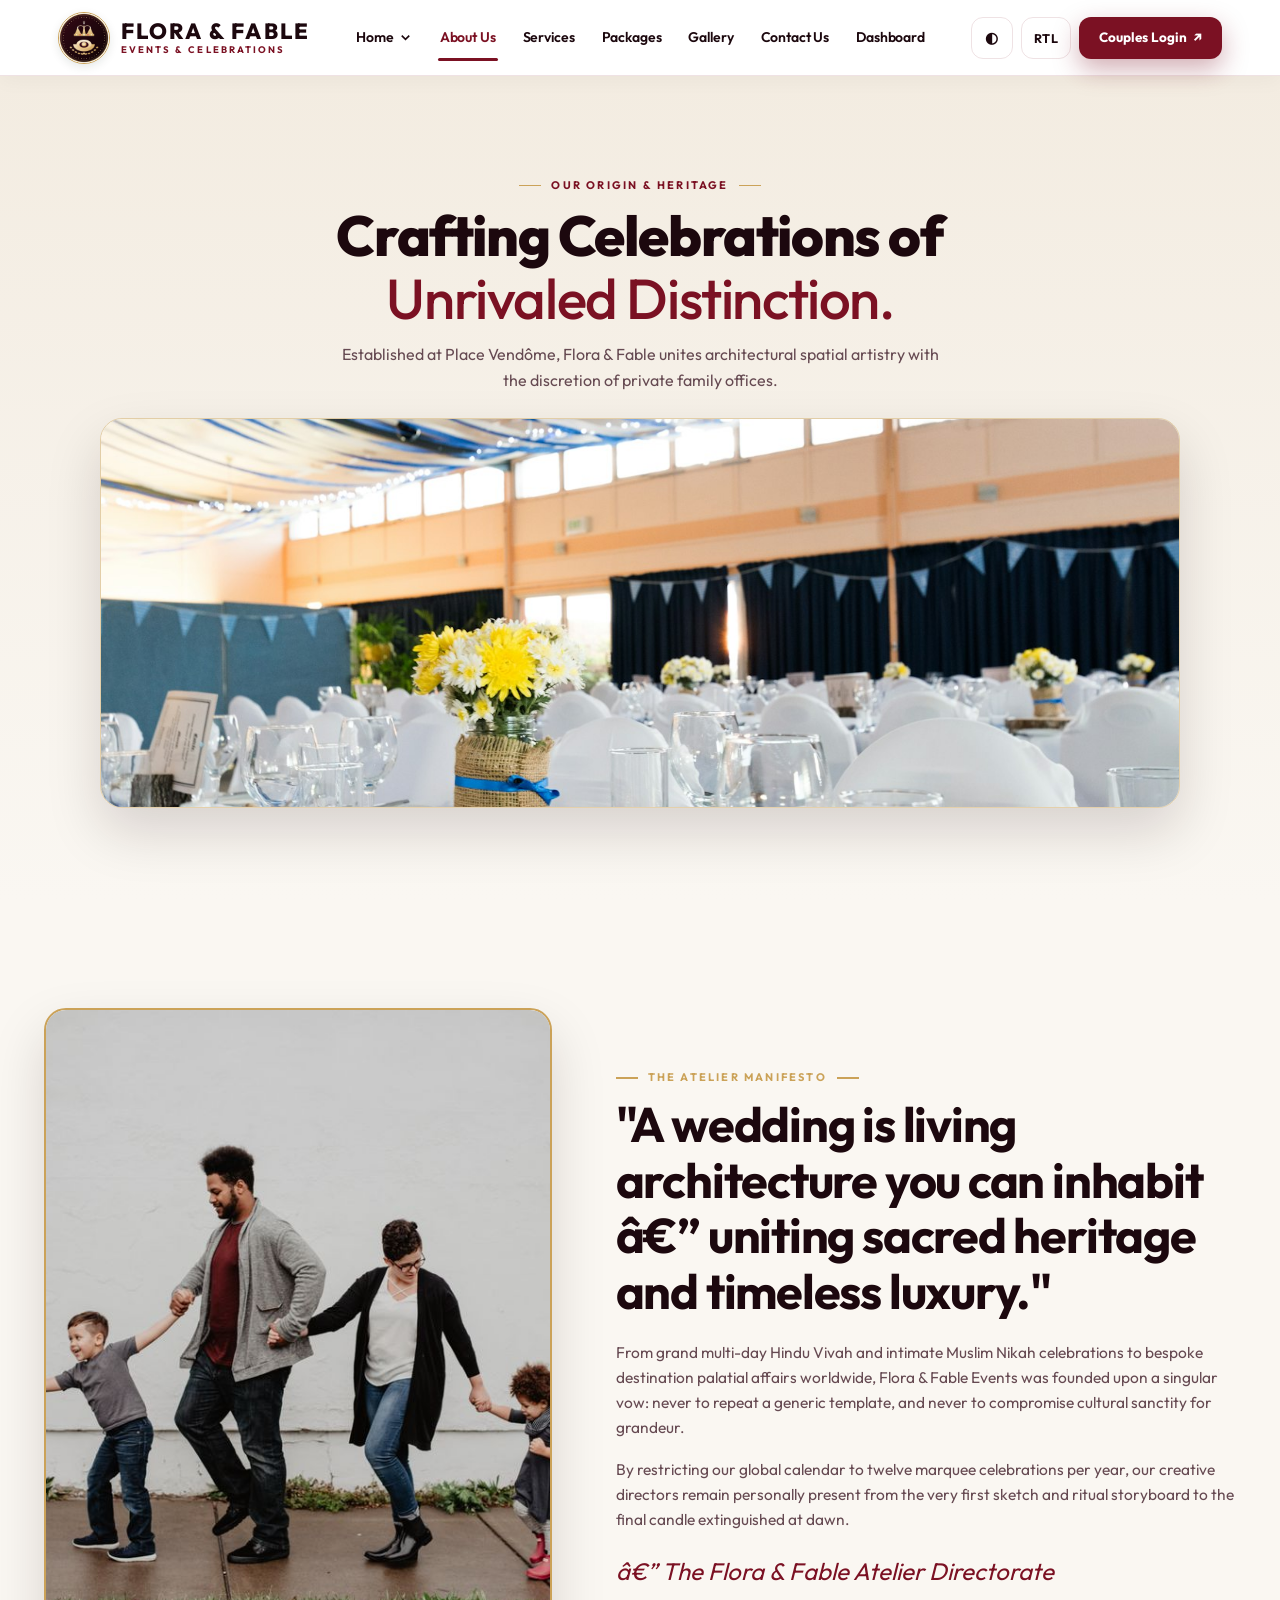
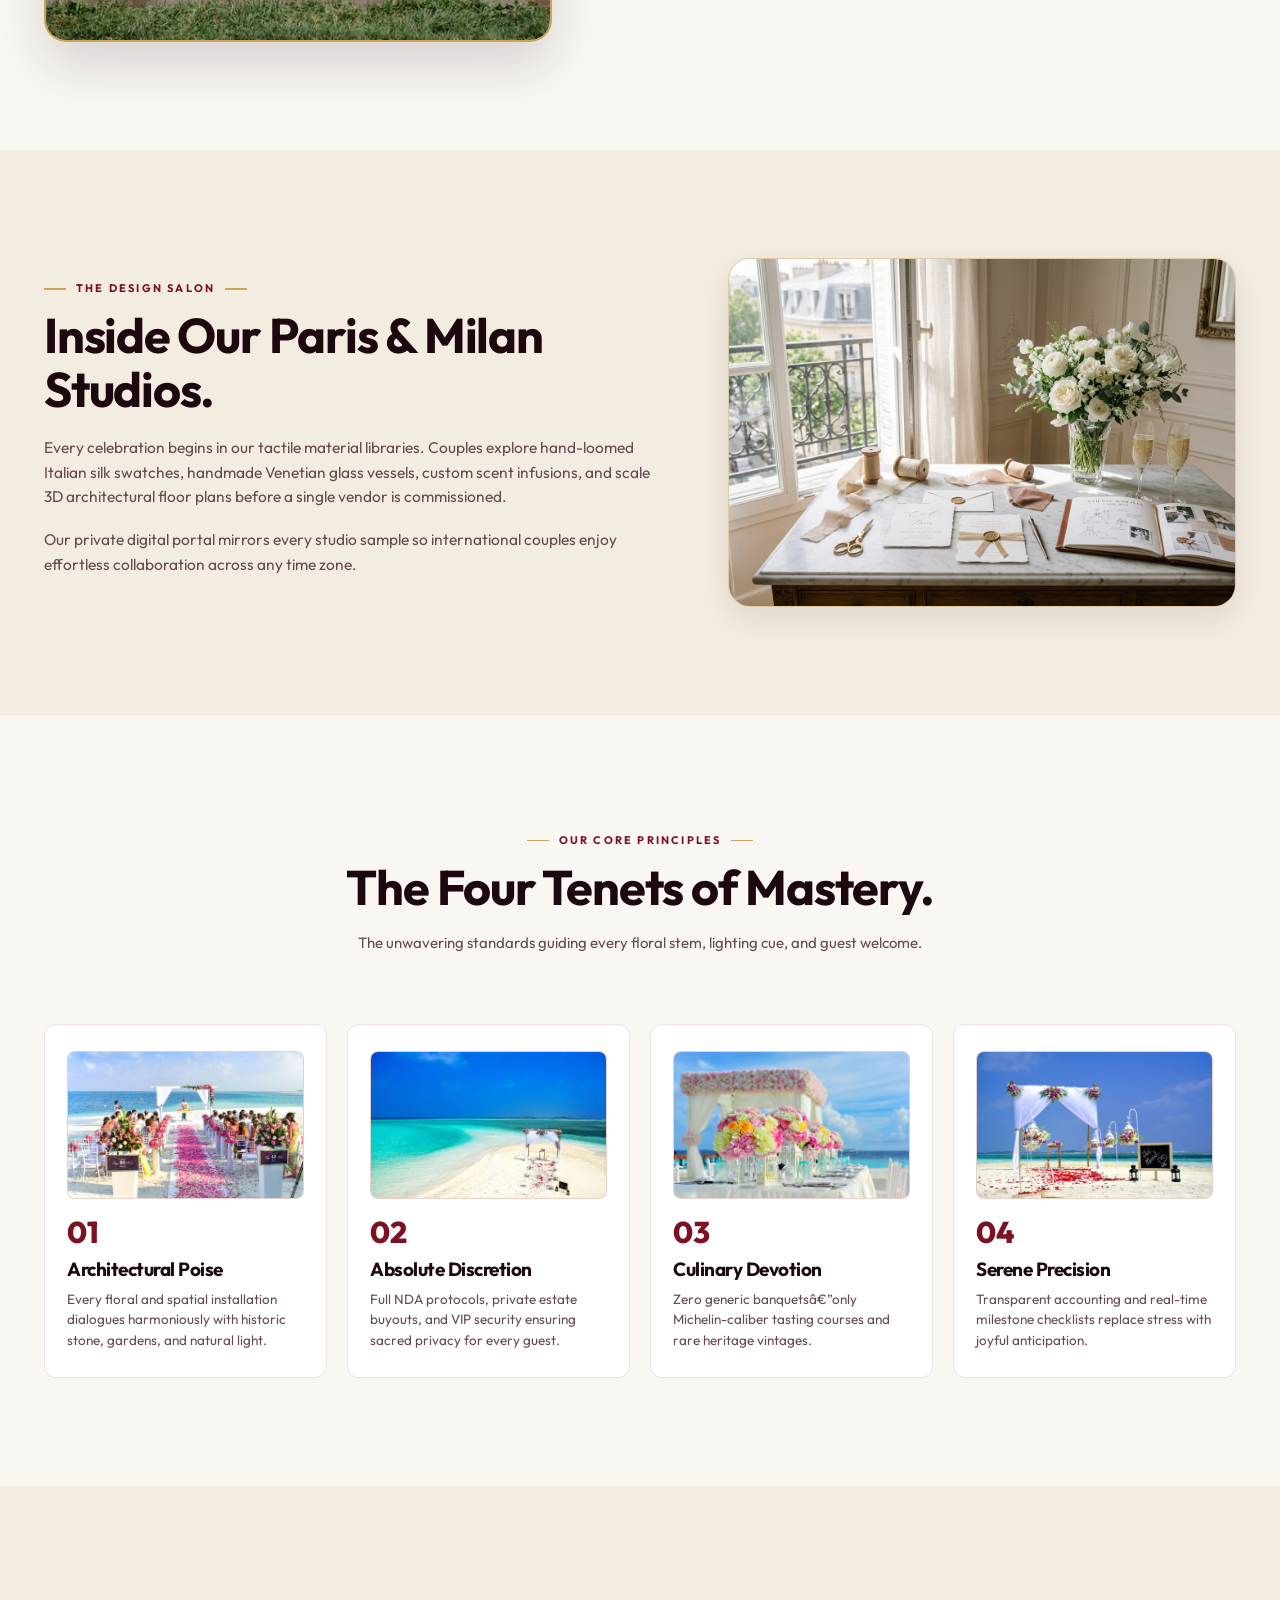
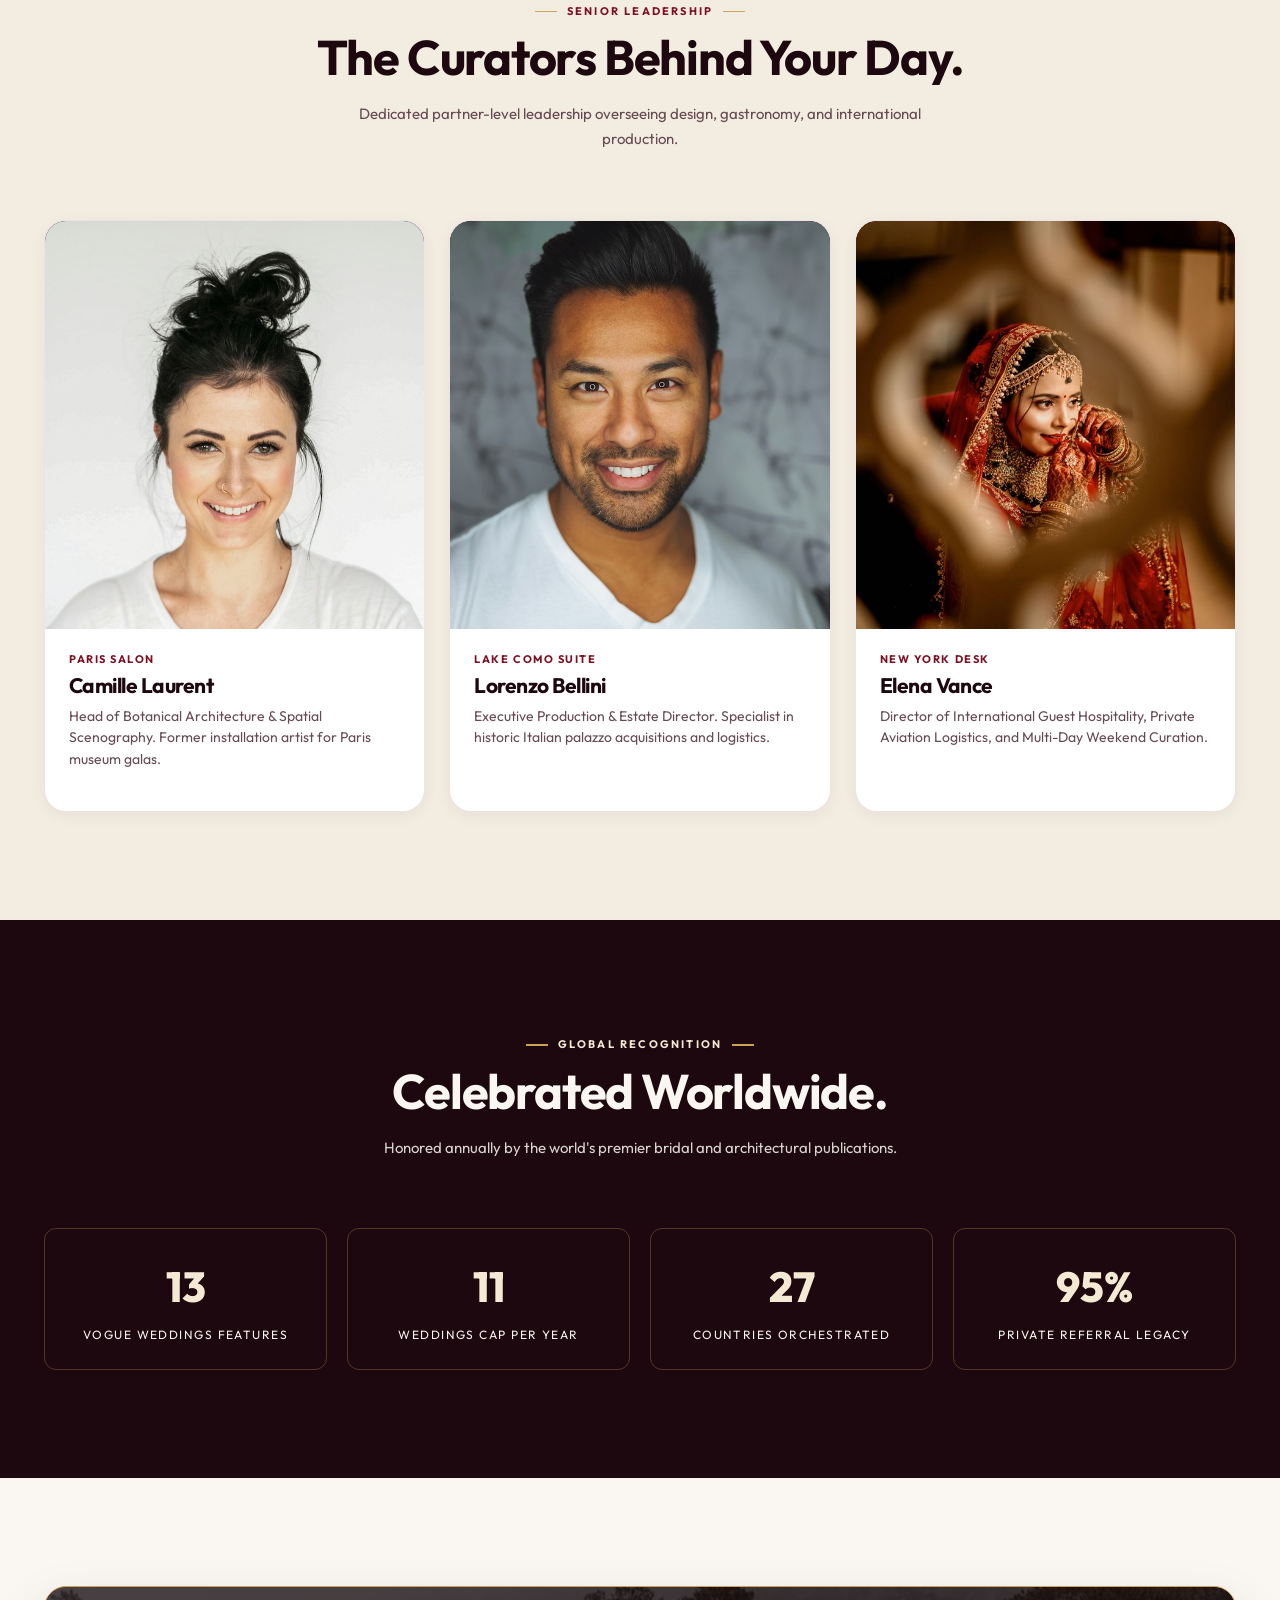
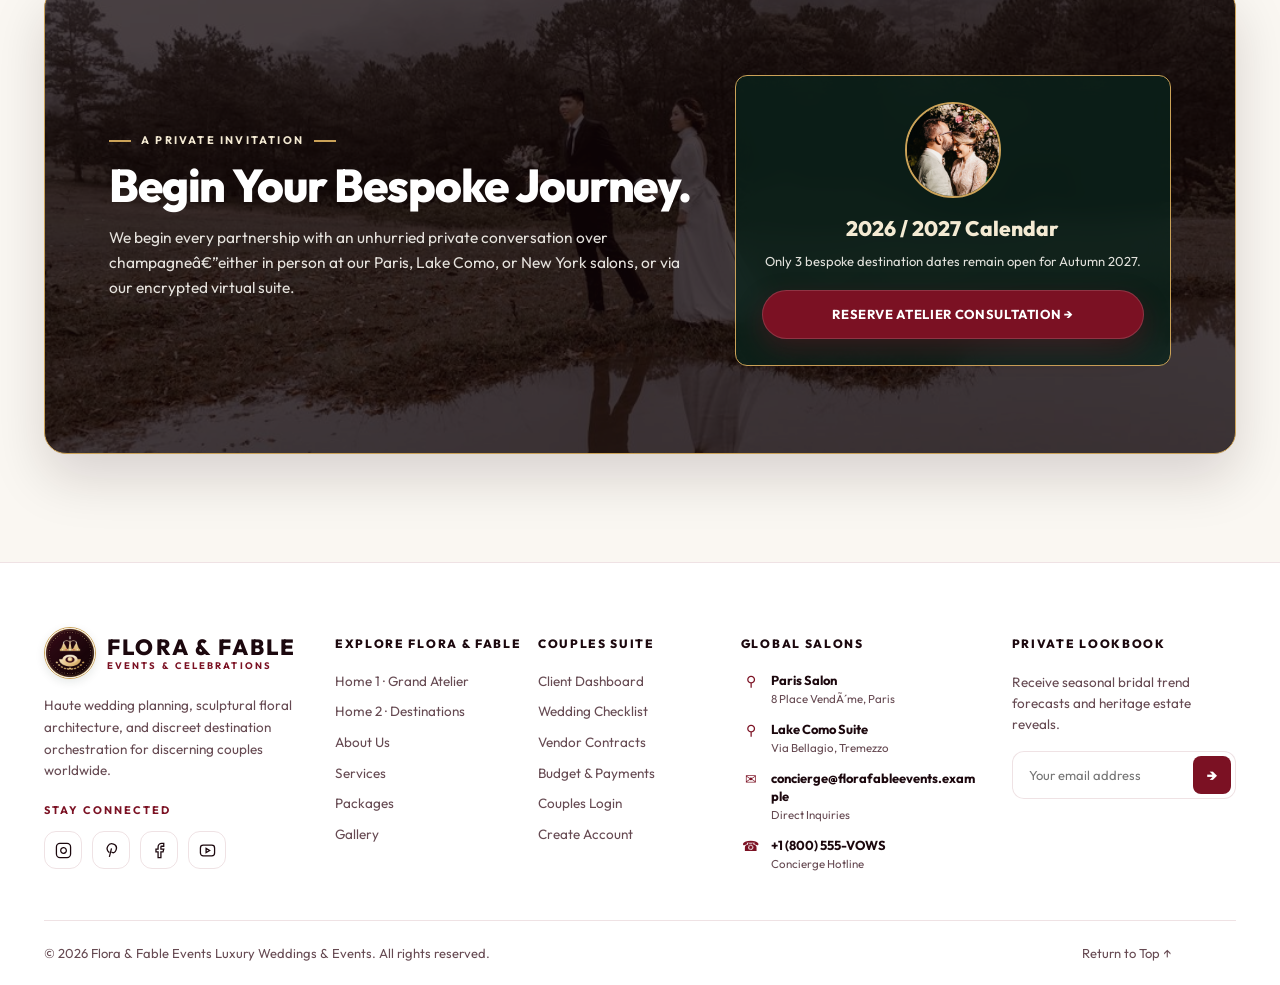
==== about.html @ be65e667 "Initial commit - Flora and Fable Events" ====
﻿<!DOCTYPE html>
<html lang="en">
<head>
  <meta charset="utf-8" />
  <meta content="width=device-width, initial-scale=1.0" name="viewport" />
  <title>About Us | Flora & Fable Events â€” Luxury Weddings & Celebrations</title>
  <meta content="Meet the creative directors, founding philosophy, and architectural heritage of Flora &amp; Fable Haute Wedding Atelier." name="description" />
  
  <link rel="icon" href="assets/images/logo.jpg" type="image/jpeg" />

  <link href="assets/css/style.css?v=3.0" rel="stylesheet" />
  <link href="assets/css/cta-hero-styles.css?v=3.0" rel="stylesheet" />
  <link href="assets/css/effects.css?v=3.0" rel="stylesheet" />
</head>
<body class="site-page page-about" id="top">

<header class="header">
    <a aria-label="Flora & Fable Events, go to home" class="brand" href="index.html">
      <div class="brand-logo-wrap">
        <img src="assets/images/logo.jpg" alt="Flora & Fable Events Logo" class="brand-logo-img" />
      </div>
      <div class="brand-type">
        <strong>FLORA &amp; FABLE</strong>
        <small>EVENTS &amp; CELEBRATIONS</small>
      </div>
    </a>
    <nav aria-label="Main navigation" class="nav">
      <div class="dropdown">
        <a aria-label="Home menu" class="nav-home" href="index.html">Home <svg aria-hidden="true" class="nav-chevron" fill="none" height="15" stroke="currentColor" stroke-width="2.6" viewBox="0 0 24 24" width="15"><path d="m6 9 6 6 6-6"/></svg></a>
        <div class="dropdown-menu">
          <a href="index.html"><span class="menu-tile-icon">&#8962;</span><span class="menu-tile-text"><strong>Home 1</strong><small>The Grand Atelier</small></span></a>
          <a href="home2.html"><span class="menu-tile-icon">&#10022;</span><span class="menu-tile-text"><strong>Home 2</strong><small>Destination Celebrations</small></span></a>
        </div>
      </div>
      <a aria-current="page" class="active" href="about.html">About Us</a>
      <a href="services.html">Services</a>
      <a href="packages.html">Packages</a>
      <a href="gallery.html">Gallery</a>
      <a href="contact.html">Contact Us</a>
      <a href="dashboard.html">Dashboard</a>
    </nav>
    <div class="nav-actions">
      <button aria-label="Toggle light or dark theme" class="iconbtn" id="themeToggle" title="Toggle Theme">â—</button>
      <button aria-label="Toggle right-to-left layout" class="iconbtn" id="rtlToggle" title="Toggle RTL">RTL</button>
      <a class="loginbtn" href="login.html"><span>Couples Login</span> <span class="btn-arrow">&#8599;</span></a>
      <button aria-label="Open navigation" class="hamburger" id="menuToggle">&#9776;</button>
    </div>
  </header>

  <main>
    <!-- SECTION 1: Unique Hero 3 (Panoramic Editorial Frame) -->
    <section class="hero-about" data-section="1">
      <div class="container">
        <span class="eyebrow reveal zoom-in">OUR ORIGIN &amp; HERITAGE</span>
        <h1 class="reveal zoom-in">Crafting Celebrations of<br /><em>Unrivaled Distinction.</em></h1>
        <p class="reveal zoom-in">Established at Place Vend&ocirc;me, Flora &amp; Fable unites architectural spatial artistry with the discretion of private family offices.</p>
        <figure class="hero-about-banner reveal zoom-in">
          <img src="assets/images/unique/about-hero.jpg" alt="Panoramic view of historic luxury wedding estate reception" fetchpriority="high" />
        </figure>
      </div>
    </section>

    <!-- SECTION 2: The Atelier Manifesto -->
    <section class="section" data-section="2">
      <div class="container">
        <div class="story-grid" style="display:grid; grid-template-columns:0.9fr 1.1fr; gap:clamp(32px,5vw,76px); align-items:center;">
          <figure class="reveal slide-left" style="aspect-ratio:4/5; border-radius:var(--radius-lg); overflow:hidden; border:2px solid var(--champagne); box-shadow:var(--shadow-lg);">
            <img src="assets/images/unique/about-manifesto.jpg" alt="Flora &amp; Fable Haute Wedding Design Salon &amp; Storyboard" style="width:100%; height:100%; object-fit:cover;" loading="lazy" />
          </figure>
          <div class="reveal slide-right">
            <span class="eyebrow" style="color:var(--champagne);">THE ATELIER MANIFESTO</span>
            <h2 style="font-size:clamp(32px,3.8vw,50px); margin-bottom:20px; line-height:1.15;">"A wedding is living architecture you can inhabit â€” uniting sacred heritage and timeless luxury."</h2>
            <p>From grand multi-day Hindu Vivah and intimate Muslim Nikah celebrations to bespoke destination palatial affairs worldwide, Flora &amp; Fable Events was founded upon a singular vow: never to repeat a generic template, and never to compromise cultural sanctity for grandeur.</p>
            <p>By restricting our global calendar to twelve marquee celebrations per year, our creative directors remain personally present from the very first sketch and ritual storyboard to the final candle extinguished at dawn.</p>
            <div style="font-family:var(--font-serif); font-style:italic; font-size:24px; color:var(--rose); margin-top:20px;">â€” The Flora &amp; Fable Atelier Directorate</div>
          </div>
        </div>
      </div>
    </section>

    <!-- SECTION 3: Atelier Craftsmanship Studio -->
    <section class="section soft" data-section="3">
      <div class="container">
        <div class="story-grid" style="display:grid; grid-template-columns:1.1fr 0.9fr; gap:clamp(32px,5vw,76px); align-items:center;">
          <div class="reveal slide-left">
            <span class="eyebrow">THE DESIGN SALON</span>
            <h2 style="font-size:clamp(32px,3.8vw,50px); margin-bottom:18px;">Inside Our Paris &amp; Milan Studios.</h2>
            <p>Every celebration begins in our tactile material libraries. Couples explore hand-loomed Italian silk swatches, handmade Venetian glass vessels, custom scent infusions, and scale 3D architectural floor plans before a single vendor is commissioned.</p>
            <p>Our private digital portal mirrors every studio sample so international couples enjoy effortless collaboration across any time zone.</p>
          </div>
          <figure class="reveal slide-right" style="aspect-ratio:16/11; border-radius:var(--radius-lg); overflow:hidden; border:1px solid var(--line-accent); box-shadow:var(--shadow-md);">
            <img src="assets/images/unique/about-studio.jpg" alt="Minimalist luxury wedding design atelier salon" style="width:100%; height:100%; object-fit:cover;" loading="lazy" />
          </figure>
        </div>
      </div>
    </section>

    <!-- SECTION 4: Four Tenets of Our Atelier -->
    <section class="section" data-section="4">
      <div class="container">
        <div class="section-heading reveal">
          <span class="eyebrow">OUR CORE PRINCIPLES</span>
          <h2>The Four Tenets of Mastery.</h2>
          <p>The unwavering standards guiding every floral stem, lighting cue, and guest welcome.</p>
        </div>

        <div class="tiles-grid">
          <article class="tile reveal slide-left">
            <figure class="tile-photo"><img src="assets/images/batch2/p05.jpg" alt="Rose petal beach ceremony aisle" loading="lazy" /></figure>
            <span class="tile-no">01</span><h3>Architectural Poise</h3><p>Every floral and spatial installation dialogues harmoniously with historic stone, gardens, and natural light.</p>
          </article>
          <article class="tile reveal zoom-in">
            <figure class="tile-photo"><img src="assets/images/batch3/p34.jpg" alt="Secluded private island wedding sanctuary" loading="lazy" /></figure>
            <span class="tile-no">02</span><h3>Absolute Discretion</h3><p>Full NDA protocols, private estate buyouts, and VIP security ensuring sacred privacy for every guest.</p>
          </article>
          <article class="tile reveal zoom-in">
            <figure class="tile-photo"><img src="assets/images/batch2/p15.jpg" alt="Seaside luxury floral reception table" loading="lazy" /></figure>
            <span class="tile-no">03</span><h3>Culinary Devotion</h3><p>Zero generic banquetsâ€”only Michelin-caliber tasting courses and rare heritage vintages.</p>
          </article>
          <article class="tile reveal slide-right">
            <figure class="tile-photo"><img src="assets/images/batch3/p25.jpg" alt="White draped wedding ceremony pavilion" loading="lazy" /></figure>
            <span class="tile-no">04</span><h3>Serene Precision</h3><p>Transparent accounting and real-time milestone checklists replace stress with joyful anticipation.</p>
          </article>
        </div>
      </div>
    </section>

    <!-- SECTION 5: Meet Our Senior Creative Directors -->
    <section class="section soft" data-section="5">
      <div class="container">
        <div class="section-heading reveal">
          <span class="eyebrow">SENIOR LEADERSHIP</span>
          <h2>The Curators Behind Your Day.</h2>
          <p>Dedicated partner-level leadership overseeing design, gastronomy, and international production.</p>
        </div>

        <div class="cards-grid">
          <article class="feature-card reveal slide-left">
            <div class="visual portrait"><img src="assets/images/unique/about-team-1.jpg" alt="Camille Laurent, Floral Architect" loading="lazy" /></div>
            <div class="card-body">
              <span class="card-index">PARIS SALON</span>
              <h3>Camille Laurent</h3>
              <p>Head of Botanical Architecture &amp; Spatial Scenography. Former installation artist for Paris museum galas.</p>
            </div>
          </article>

          <article class="feature-card reveal zoom-in">
            <div class="visual portrait"><img src="assets/images/unique/about-team-2.jpg" alt="Lorenzo Bellini, Executive Producer" loading="lazy" /></div>
            <div class="card-body">
              <span class="card-index">LAKE COMO SUITE</span>
              <h3>Lorenzo Bellini</h3>
              <p>Executive Production &amp; Estate Director. Specialist in historic Italian palazzo acquisitions and logistics.</p>
            </div>
          </article>

          <article class="feature-card reveal slide-right">
            <div class="visual portrait"><img src="assets/images/unique/about-team-3.jpg" alt="Elena Vance, VIP Guest Concierge" loading="lazy" /></div>
            <div class="card-body">
              <span class="card-index">NEW YORK DESK</span>
              <h3>Elena Vance</h3>
              <p>Director of International Guest Hospitality, Private Aviation Logistics, and Multi-Day Weekend Curation.</p>
            </div>
          </article>
        </div>
      </div>
    </section>

    <!-- SECTION 6: Accolades & Recognition -->
    <section class="section emerald-band" data-section="6">
      <div class="container">
        <div class="section-heading reveal">
          <span class="eyebrow" style="color:var(--champagne-light);">GLOBAL RECOGNITION</span>
          <h2>Celebrated Worldwide.</h2>
          <p>Honored annually by the world's premier bridal and architectural publications.</p>
        </div>

        <div class="tiles-grid">
          <div style="text-align:center; padding:24px; border:1px solid rgba(204,163,98,0.3); border-radius:var(--radius-md);">
            <strong class="count-up" style="font-size:42px; font-weight:800; color:var(--champagne-light); display:block;">14</strong>
            <span style="font-size:12px; letter-spacing:0.12em; text-transform:uppercase;">Vogue Weddings Features</span>
          </div>
          <div style="text-align:center; padding:24px; border:1px solid rgba(204,163,98,0.3); border-radius:var(--radius-md);">
            <strong class="count-up" style="font-size:42px; font-weight:800; color:var(--champagne-light); display:block;">12</strong>
            <span style="font-size:12px; letter-spacing:0.12em; text-transform:uppercase;">Weddings Cap Per Year</span>
          </div>
          <div style="text-align:center; padding:24px; border:1px solid rgba(204,163,98,0.3); border-radius:var(--radius-md);">
            <strong class="count-up" style="font-size:42px; font-weight:800; color:var(--champagne-light); display:block;">28</strong>
            <span style="font-size:12px; letter-spacing:0.12em; text-transform:uppercase;">Countries Orchestrated</span>
          </div>
          <div style="text-align:center; padding:24px; border:1px solid rgba(204,163,98,0.3); border-radius:var(--radius-md);">
            <strong class="count-up" style="font-size:42px; font-weight:800; color:var(--champagne-light); display:block;">100%</strong>
            <span style="font-size:12px; letter-spacing:0.12em; text-transform:uppercase;">Private Referral Legacy</span>
          </div>
        </div>
      </div>
    </section>

    <!-- UNIQUE CTA 3 (About): Private Atelier Salon Invitation -->
    <section class="section" data-cta="3">
      <div class="container">
        <div class="cta-about reveal zoom-in">
          <img class="cta-about-bg" src="assets/images/batch3/p30.jpg" alt="Misty mountain wedding reflection" loading="lazy" />
          <div class="cta-about-inner">
            <div>
              <span class="eyebrow" style="color:var(--champagne-light); justify-content:flex-start;">A PRIVATE INVITATION</span>
              <h2>Begin Your Bespoke Journey.</h2>
              <p>We begin every partnership with an unhurried private conversation over champagneâ€”either in person at our Paris, Lake Como, or New York salons, or via our encrypted virtual suite.</p>
            </div>
            <div class="cta-about-card">
              <img class="cta-about-portrait" src="assets/images/batch4/b45.jpg" alt="Happy Flora &amp; Fable wedding couple" loading="lazy" />
              <strong>2026 / 2027 Calendar</strong>
              <p style="font-size:13px; margin-bottom:18px;">Only 3 bespoke destination dates remain open for Autumn 2027.</p>
              <a class="btn btn-primary" style="width:100%;" href="contact.html">Reserve Atelier Consultation &rarr;</a>
            </div>
          </div>
        </div>
      </div>
    </section>
  </main>

  <!-- Complete 5-Column Luxury Footer -->
  <footer class="footer" id="siteFooter">
    <div class="container">
      <div class="footer-top">
        <div class="footer-brand">
          <a class="brand" href="index.html">
            <div class="brand-logo-wrap">
        <img src="assets/images/logo.jpg" alt="Flora & Fable Events Logo" class="brand-logo-img" />
      </div>
      <div class="brand-type">
        <strong>FLORA &amp; FABLE</strong>
        <small>EVENTS &amp; CELEBRATIONS</small>
      </div>
          </a>
          <p>Haute wedding planning, sculptural floral architecture, and discreet destination orchestration for discerning couples worldwide.</p>
          <div class="stay-connected">STAY CONNECTED</div>
          <div class="social-links">
            <a aria-label="Instagram" href="https://instagram.com" rel="noopener" target="_blank">
              <svg width="17" height="17" fill="none" stroke="currentColor" stroke-width="1.8" viewBox="0 0 24 24"><rect width="20" height="20" x="2" y="2" rx="5"/><path d="M16 11.37A4 4 0 1 1 12.63 8 4 4 0 0 1 16 11.37z"/><line x1="17.5" y1="6.5" x2="17.51" y2="6.5"/></svg>
            </a>
            <a aria-label="Pinterest" href="https://pinterest.com" rel="noopener" target="_blank">
              <svg width="17" height="17" fill="none" stroke="currentColor" stroke-width="1.8" viewBox="0 0 24 24"><path d="m9 21 3-12m-3 6c-7-5-1-15 6-12 8 3 2 16-3 11"/></svg>
            </a>
            <a aria-label="Facebook" href="https://facebook.com" rel="noopener" target="_blank">
              <svg width="17" height="17" fill="none" stroke="currentColor" stroke-width="1.8" viewBox="0 0 24 24"><path d="M18 2h-3a5 5 0 0 0-5 5v3H7v4h3v8h4v-8h3l1-4h-4V7a1 1 0 0 1 1-1h3z"/></svg>
            </a>
            <a aria-label="YouTube" href="https://youtube.com" rel="noopener" target="_blank">
              <svg width="17" height="17" fill="none" stroke="currentColor" stroke-width="1.8" viewBox="0 0 24 24"><rect width="20" height="15" x="2" y="4.5" rx="4"/><polygon points="10 9 15 12 10 15"/></svg>
            </a>
          </div>
        </div>

        <div class="footer-col">
          <h4 class="footer-heading">Explore Flora & Fable</h4>
          <a href="index.html">Home 1 &middot; Grand Atelier</a>
          <a href="home2.html">Home 2 &middot; Destinations</a>
          <a href="about.html">About Us</a>
          <a href="services.html">Services</a>
          <a href="packages.html">Packages</a>
          <a href="gallery.html">Gallery</a>
        </div>

        <div class="footer-col">
          <h4 class="footer-heading">Couples Suite</h4>
          <a href="dashboard.html">Client Dashboard</a>
          <a href="dashboard.html#checklist">Wedding Checklist</a>
          <a href="dashboard.html#vendors">Vendor Contracts</a>
          <a href="dashboard.html#budget">Budget &amp; Payments</a>
          <a href="login.html">Couples Login</a>
          <a href="signup.html">Create Account</a>
        </div>

        <div class="footer-col footer-contact">
          <h4 class="footer-heading">Global Salons</h4>
          <address>
            <div class="footer-contact-item"><span class="contact-symbol">&#9906;</span><span><strong>Paris Salon</strong><small>8 Place VendÃ´me, Paris</small></span></div>
            <div class="footer-contact-item"><span class="contact-symbol">&#9906;</span><span><strong>Lake Como Suite</strong><small>Via Bellagio, Tremezzo</small></span></div>
            <div class="footer-contact-item"><span class="contact-symbol">&#9993;</span><span><a href="mailto:concierge@florafableevents.example">concierge@florafableevents.example</a><small>Direct Inquiries</small></span></div>
            <div class="footer-contact-item"><span class="contact-symbol">&#9742;</span><span><strong>+1 (800) 555-VOWS</strong><small>Concierge Hotline</small></span></div>
          </address>
        </div>

        <div class="footer-col newsletter-box">
          <h4 class="footer-heading">Private Lookbook</h4>
          <p>Receive seasonal bridal trend forecasts and heritage estate reveals.</p>
          <form class="newsletter-form" id="newsletterForm">
            <label class="sr-only" for="newsletterEmail">Email Address</label>
            <input id="newsletterEmail" placeholder="Your email address" required type="email" />
            <button aria-label="Subscribe" type="submit">&rarr;</button>
          </form>
        </div>
      </div>

      <div class="footer-bottom">
        <span>&copy; 2026 Flora & Fable Events Luxury Weddings &amp; Events. All rights reserved.</span>
        <span><a href="#top">Return to Top &uarr;</a></span>
      </div>
    </div>
  </footer>

  <div class="toast" id="toast" role="status"></div>
  <script src="assets/js/app.js?v=3.0"></script>
  <script src="assets/js/motion.js?v=3.0"></script>
  <script src="assets/js/effects.js?v=3.0"></script>
</body>
</html>
---- assets/css/style.css ----
/* ==========================================================================
   FLORA & FABLE EVENTS — Luxury Weddings & Celebrations
   Unified Font System: Outfit (Single Clear, Crisp Luxury Pattern Everywhere)
   Palette: Royal Velvet Burgundy, Imperial Antique Gold & Rich Parchment
   ========================================================================== */

@import url('https://fonts.googleapis.com/css2?family=Outfit:wght@300;400;500;600;700;800&display=swap');

:root {
  /* Royal Velvet Burgundy & Imperial Antique Gold Palette */
  --emerald: #1C080E;
  --emerald-deep: #100407;
  --emerald-mid: #2E0F18;
  
  --rose: #7B1123;
  --rose-hover: #5A0A18;
  --rose-soft: rgba(123, 17, 35, 0.12);
  --rose-glow: rgba(123, 17, 35, 0.36);
  
  --champagne: #CBA258;
  --champagne-light: #F4EAD3;
  --champagne-soft: rgba(203, 162, 88, 0.18);
  --champagne-gradient: linear-gradient(135deg, #F3D99F 0%, #CBA258 50%, #9F7932 100%);
  
  /* Light Mode */
  --bg: #FAF7F2;
  --bg-subtle: #F3ECE1;
  --paper: #FFFFFF;
  --paper-glass: rgba(255, 255, 255, 0.95);
  --paper-elevated: #F6F0E6;
  
  --ink: #1C080E;
  --ink-soft: #381520;
  --muted: #664A52;
  --line: rgba(123, 17, 35, 0.12);
  --line-accent: rgba(203, 162, 88, 0.45);
  
  --shadow-sm: 0 4px 16px rgba(28, 8, 14, 0.05);
  --shadow-md: 0 12px 32px rgba(28, 8, 14, 0.09);
  --shadow-lg: 0 24px 54px rgba(28, 8, 14, 0.15);
  --shadow-rose: 0 10px 26px rgba(123, 17, 35, 0.34);
  
  --radius-sm: 8px;
  --radius-md: 12px;
  --radius-lg: 22px;
  --radius-pill: 9999px;
  
  /* ONE Unified Font Pattern Everywhere */
  --font-main: 'Outfit', -apple-system, BlinkMacSystemFont, 'Segoe UI', Roboto, sans-serif;
  --font-display: var(--font-main);
  --font-serif: var(--font-main);
  --font-sans: var(--font-main);
  
  --header-height: 76px;
  --container-max: 1280px;
  --container-pad: clamp(18px, 4vw, 44px);
}

/* ==========================================================================
   Dark Mode Palette — Royal Midnight Velvet & Glowing Champagne Gold
   ========================================================================== */
body.dark,
body.dark-mode,
html.dark,
html[data-theme="dark"],
body[data-theme="dark"] {
  --bg: #0D0306;
  --bg-subtle: #17050A;
  --paper: #1F070E;
  --paper-glass: rgba(31, 7, 14, 0.96);
  --paper-elevated: #2B0A14;
  
  --ink: #FAF7F2;
  --ink-soft: #F2E5DC;
  --muted: #C8B2B8;
  --line: rgba(203, 162, 88, 0.28);
  --line-accent: rgba(203, 162, 88, 0.55);
  
  --shadow-sm: 0 4px 20px rgba(0, 0, 0, 0.55);
  --shadow-md: 0 16px 42px rgba(0, 0, 0, 0.65);
  --shadow-lg: 0 30px 68px rgba(0, 0, 0, 0.75);
}

/* Explicit High-Contrast Dark Mode Element Styling */
body.dark {
  background-color: var(--bg);
  color: var(--ink);
}

body.dark .header {
  background: rgba(26, 6, 12, 0.94);
  border-bottom: 1px solid rgba(203, 162, 88, 0.35);
  box-shadow: 0 8px 30px rgba(0, 0, 0, 0.6);
}

body.dark .nav a {
  color: #FAF7F2;
}

body.dark .nav a:hover,
body.dark .nav a.active {
  color: var(--champagne);
}

body.dark .dropdown-menu {
  background: #1F070E;
  border: 1px solid var(--line-accent);
  box-shadow: var(--shadow-lg);
}

body.dark .dropdown-menu a strong {
  color: #FAF7F2;
}

body.dark .feature-card,
body.dark .tile,
body.dark .price-card,
body.dark .moodboard-item,
body.dark .faq-contact-card,
body.dark .faq-services-item {
  background: var(--paper);
  border-color: rgba(203, 162, 88, 0.3);
  box-shadow: var(--shadow-md);
}

body.dark .feature-card:hover,
body.dark .tile:hover,
body.dark .price-card:hover,
body.dark .moodboard-item:hover {
  border-color: var(--champagne);
  box-shadow: 0 12px 36px rgba(0, 0, 0, 0.7), 0 0 20px rgba(203, 162, 88, 0.18);
}

body.dark .feature-card h3,
body.dark .tile h3,
body.dark .price-card h3,
body.dark .faq-contact-title,
body.dark .faq-services-title {
  color: #FAF7F2;
}

body.dark .footer {
  background: #140408;
  border-top: 1px solid rgba(203, 162, 88, 0.3);
}

body.dark .footer h4,
body.dark .footer strong {
  color: #FAF7F2;
}

body.dark .footer a {
  color: #D8C4BC;
}

body.dark .footer a:hover {
  color: var(--champagne);
}

body.dark .footer-contact-item {
  color: #D8C4BC;
}

body.dark .input-wrap,
body.dark input,
body.dark textarea,
body.dark select {
  background: #16050A;
  color: #FAF7F2;
  border-color: rgba(203, 162, 88, 0.35);
}

body.dark .iconbtn {
  border-color: rgba(203, 162, 88, 0.35);
  color: var(--champagne-light);
}

body.dark .iconbtn:hover {
  background: rgba(203, 162, 88, 0.15);
  border-color: var(--champagne);
}

/* RTL Support */
body[dir="rtl"] {
  direction: rtl;
  text-align: right;
}

body[dir="rtl"] .actions,
body[dir="rtl"] .hero-actions,
body[dir="rtl"] .nav-actions {
  flex-direction: row-reverse;
}

body[dir="rtl"] .icon-arrow,
body[dir="rtl"] .card-link span,
body[dir="rtl"] .btn-arrow {
  display: inline-block;
  transform: scaleX(-1);
}

/* ==========================================================================
   Base & Resets
   ========================================================================== */

*, *::before, *::after {
  box-sizing: border-box;
}

html {
  scroll-behavior: smooth;
  scroll-padding-top: calc(var(--header-height) + 12px);
  -webkit-font-smoothing: antialiased;
  -moz-osx-font-smoothing: grayscale;
}

body {
  margin: 0;
  padding: 0;
  background-color: var(--bg);
  color: var(--ink);
  font-family: var(--font-main);
  font-size: 15.5px;
  font-weight: 400;
  line-height: 1.6;
  overflow-x: hidden;
  transition: background-color 0.35s ease, color 0.35s ease;
}

img, video {
  max-width: 100%;
  height: auto;
  display: block;
}

figure {
  margin: 0;
}

a {
  color: inherit;
  text-decoration: none;
  transition: color 0.2s ease;
}

button {
  font-family: var(--font-main);
  font-size: inherit;
  cursor: pointer;
  border: none;
  background: none;
}

h1, h2, h3, h4, h5, h6 {
  font-family: var(--font-main);
  color: var(--ink);
  font-weight: 700;
  letter-spacing: -0.025em;
  line-height: 1.12;
  margin: 0 0 0.85rem;
}

p {
  margin: 0 0 1.1rem;
  color: var(--muted);
}

em {
  font-family: var(--font-main);
  font-style: normal;
  font-weight: 500;
  color: var(--rose);
}

.container {
  width: 100%;
  max-width: var(--container-max);
  margin-inline: auto;
  padding-inline: var(--container-pad);
}

.sr-only {
  position: absolute;
  width: 1px;
  height: 1px;
  padding: 0;
  margin: -1px;
  overflow: hidden;
  clip: rect(0, 0, 0, 0);
  white-space: nowrap;
  border: 0;
}

/* ==========================================================================
   Scroll Reading Progress Hairline
   ========================================================================== */

.scroll-progress {
  position: fixed;
  top: var(--header-height);
  left: 0;
  width: 0%;
  height: 3px;
  background: linear-gradient(90deg, var(--champagne), var(--rose));
  z-index: 150;
  pointer-events: none;
  transition: width 0.08s linear;
}

/* ==========================================================================
   Header & Navigation — Crisp Vybeora Pattern with Bold CELESTIA JPG Logo
   ========================================================================== */

.header {
  position: sticky;
  top: 0;
  z-index: 100;
  background: var(--paper);
  border-bottom: 1px solid var(--line);
  box-shadow: 0 4px 20px rgba(9, 35, 27, 0.04);
  height: var(--header-height);
  display: flex;
  align-items: center;
  justify-content: space-between;
  padding: 0 4.5%;
  gap: 18px;
  transition: all 0.25s ease;
}

.brand {
  display: flex;
  align-items: center;
  gap: 11px;
  text-decoration: none;
  flex-shrink: 0;
}

.brand-logo-wrap {
  width: 52px;
  height: 52px;
  border-radius: 50%;
  overflow: hidden;
  background: #FFFFFF;
  border: 1.5px solid var(--champagne);
  box-shadow: 0 3px 10px rgba(9, 35, 27, 0.1);
  flex-shrink: 0;
  display: grid;
  place-items: center;
  transition: transform 0.35s cubic-bezier(0.2, 0.8, 0.2, 1);
}

.brand:hover .brand-logo-wrap {
  transform: scale(1.08) rotate(-3deg);
}

.brand-logo-img {
  width: 100%;
  height: 100%;
  object-fit: cover;
  object-position: center;
  display: block;
}

.brand-type {
  display: flex;
  flex-direction: column;
  line-height: 1.05;
  gap: 3px;
}

.brand-type strong {
  font-family: var(--font-main);
  font-size: 22px;
  font-weight: 800;
  letter-spacing: 0.1em;
  color: var(--ink);
  line-height: 1;
}

.brand-type small {
  font-family: var(--font-main);
  font-size: 9.5px;
  font-weight: 700;
  letter-spacing: 0.22em;
  color: var(--rose);
  text-transform: uppercase;
}

/* Middle Navigation */
.nav {
  display: flex;
  align-items: center;
  gap: clamp(14px, 1.8vw, 26px);
  font-size: 14px;
  font-weight: 600;
}

.nav > a,
.nav .nav-home {
  position: relative;
  padding: 12px 2px;
  white-space: nowrap !important;
  color: var(--ink);
  letter-spacing: -0.01em;
  display: inline-flex;
  align-items: center;
  gap: 4px;
  transition: color 0.2s ease;
}

.nav > a:hover,
.nav .nav-home:hover,
.nav > a.active,
.nav .nav-home.active {
  color: var(--rose);
}

.nav-chevron {
  transition: transform 0.25s ease;
  color: currentColor;
}

.dropdown:hover .nav-chevron,
.dropdown.dropdown-open .nav-chevron {
  transform: rotate(180deg);
}

.nav-home.active::after,
.nav > a.active::after {
  content: "";
  position: absolute;
  bottom: 0;
  left: 0;
  width: 100%;
  height: 3px;
  background: var(--rose);
  border-radius: 2px;
}

/* Dropdown Menu */
.dropdown {
  position: relative;
  display: inline-flex;
  align-items: center;
}

.dropdown-menu {
  position: absolute;
  top: calc(100% + 8px);
  inset-inline-start: 0;
  min-width: 260px;
  background: var(--paper);
  border: 1px solid var(--line-accent);
  border-radius: var(--radius-md);
  padding: 10px;
  box-shadow: var(--shadow-lg);
  opacity: 0;
  visibility: hidden;
  transform: translateY(8px);
  transition: all 0.25s cubic-bezier(0.16, 1, 0.3, 1);
  display: flex;
  flex-direction: column;
  gap: 4px;
  z-index: 120;
}

.dropdown:hover .dropdown-menu,
.dropdown:focus-within .dropdown-menu,
.dropdown.dropdown-open .dropdown-menu {
  opacity: 1;
  visibility: visible;
  transform: translateY(0);
}

.dropdown-menu a {
  padding: 10px 12px;
  border-radius: var(--radius-sm);
  display: flex;
  align-items: center;
  gap: 12px;
  color: var(--ink);
  transition: all 0.2s ease;
}

.dropdown-menu a:hover,
.dropdown-menu a[aria-current="page"] {
  background: var(--bg-subtle);
  color: var(--rose);
}

.dropdown-menu .menu-tile-icon {
  font-size: 16px;
  color: var(--rose);
  width: 24px;
  text-align: center;
}

.dropdown-menu .menu-tile-text {
  display: flex;
  flex-direction: column;
}

.dropdown-menu .menu-tile-text strong {
  font-size: 14px;
  font-weight: 700;
}

.dropdown-menu .menu-tile-text small {
  font-size: 11.5px;
  color: var(--muted);
}

/* Right Action Buttons */
.nav-actions {
  display: flex;
  align-items: center;
  gap: 8px;
  flex-shrink: 0;
}

.iconbtn {
  width: 42px;
  height: 42px;
  border-radius: var(--radius-md);
  border: 1.5px solid var(--line);
  background: transparent;
  color: var(--ink);
  display: inline-grid;
  place-items: center;
  font-size: 15px;
  font-weight: 700;
  transition: all 0.2s ease;
}

.iconbtn:hover {
  border-color: var(--rose);
  color: var(--rose);
  transform: translateY(-1px);
}

.iconbtn#rtlToggle {
  width: auto;
  min-width: 48px;
  padding-inline: 12px;
  font-size: 12.5px;
  letter-spacing: 0.04em;
}

.loginbtn {
  height: 42px;
  padding: 0 20px;
  border-radius: var(--radius-md);
  background: var(--rose);
  color: #FFFFFF !important;
  font-size: 13.5px;
  font-weight: 700;
  display: inline-flex;
  align-items: center;
  gap: 6px;
  white-space: nowrap;
  box-shadow: var(--shadow-rose);
  transition: all 0.25s cubic-bezier(0.2, 0.8, 0.2, 1);
  position: relative;
  overflow: hidden;
}

.loginbtn:hover {
  background: var(--rose-hover);
  box-shadow: 0 8px 22px rgba(217, 114, 91, 0.45);
  transform: translateY(-2px);
}

.loginbtn span.btn-arrow {
  font-size: 14px;
  transition: transform 0.2s ease;
}

.loginbtn:hover span.btn-arrow {
  transform: translate(2px, -2px);
}

.hamburger {
  display: none;
  width: 42px;
  height: 42px;
  border-radius: var(--radius-md);
  border: 1.5px solid var(--line);
  font-size: 20px;
  color: var(--ink);
}

/* ==========================================================================
   Button System with Shimmer Light Sweep
   ========================================================================== */

.btn {
  display: inline-flex;
  align-items: center;
  justify-content: center;
  gap: 10px;
  padding: 13px 26px;
  border-radius: var(--radius-pill);
  font-size: 13px;
  font-weight: 700;
  letter-spacing: 0.05em;
  text-transform: uppercase;
  transition: all 0.3s cubic-bezier(0.2, 0.8, 0.2, 1);
  position: relative;
  overflow: hidden;
  cursor: pointer;
  white-space: nowrap;
}

.btn::before {
  content: "";
  position: absolute;
  top: 0;
  left: -120%;
  width: 60%;
  height: 100%;
  background: linear-gradient(90deg, transparent, rgba(255, 255, 255, 0.35), transparent);
  transform: skewX(-25deg);
  transition: left 0.65s ease;
  pointer-events: none;
}

.btn:hover::before {
  left: 150%;
}

.btn-primary {
  background: var(--rose);
  color: #FFFFFF !important;
  box-shadow: var(--shadow-rose);
  border: 1px solid rgba(255, 255, 255, 0.15);
}

.btn-primary:hover {
  background: var(--rose-hover);
  transform: translateY(-2px);
  box-shadow: 0 14px 30px rgba(217, 114, 91, 0.44);
}

.btn-emerald {
  background: var(--emerald);
  color: #FAF7F2 !important;
  border: 1px solid var(--champagne);
}

.btn-emerald:hover {
  background: var(--emerald-mid);
  transform: translateY(-2px);
  box-shadow: var(--shadow-md);
}

.btn-secondary {
  background: rgba(255, 255, 255, 0.14);
  color: #FFFFFF !important;
  border: 1.5px solid rgba(255, 255, 255, 0.72);
  backdrop-filter: blur(8px);
  -webkit-backdrop-filter: blur(8px);
}

.btn-secondary:hover {
  background: #FFFFFF;
  color: var(--emerald) !important;
  border-color: #FFFFFF;
  transform: translateY(-2px);
}

.btn-outline {
  background: transparent;
  color: var(--ink) !important;
  border: 1.5px solid var(--line-accent);
}

.btn-outline:hover {
  border-color: var(--rose);
  color: var(--rose) !important;
  transform: translateY(-2px);
}

.text-link {
  display: inline-flex;
  align-items: center;
  gap: 8px;
  font-size: 13px;
  font-weight: 700;
  letter-spacing: 0.08em;
  text-transform: uppercase;
  color: var(--rose);
  padding-block: 6px;
}

.text-link span {
  transition: transform 0.25s ease;
}

.text-link:hover span {
  transform: translateX(4px);
}

body[dir="rtl"] .text-link:hover span {
  transform: translateX(-4px);
}

/* ==========================================================================
   Eyebrow & Screen-Fitting Section Rhythm
   ========================================================================== */

.eyebrow {
  display: inline-flex;
  align-items: center;
  gap: 10px;
  font-size: 11px;
  font-weight: 700;
  letter-spacing: 0.2em;
  text-transform: uppercase;
  color: var(--rose);
  margin-bottom: 10px;
}

.eyebrow::before,
.eyebrow::after {
  content: "";
  display: inline-block;
  width: 22px;
  height: 1.5px;
  background: var(--champagne);
}

.section-heading {
  text-align: center;
  max-width: 780px;
  margin: 0 auto clamp(48px, 6vw, 68px);
}

.section-heading.text-left {
  text-align: left;
  margin-inline: 0;
}

body[dir="rtl"] .section-heading.text-left {
  text-align: right;
}

.section-heading h2 {
  font-size: clamp(32px, 3.8vw, 50px);
  font-weight: 700;
  letter-spacing: -0.025em;
  line-height: 1.15;
  margin-bottom: 16px;
}

.section-heading p {
  font-size: clamp(15px, 1.08vw, 17px);
  color: var(--muted);
  max-width: 620px;
  margin-inline: auto;
  line-height: 1.65;
  margin-bottom: 0;
}

.section-heading.text-left p {
  margin-inline: 0;
}

/* Generous Luxurious Spacing Between Every Section — Completely Open & Uncongested */
.section {
  padding-block: clamp(96px, 12vh, 148px);
  position: relative;
}

.section.soft {
  background: var(--bg-subtle);
}

.section.emerald-band {
  background: var(--emerald);
  color: #FAF7F2;
}

.section.emerald-band h2,
.section.emerald-band h3,
.section.emerald-band strong {
  color: #FAF7F2;
}

.section.emerald-band p {
  color: rgba(250, 247, 242, 0.85);
}

/* ==========================================================================
   Infinite Marquee Press Strip
   ========================================================================== */

.marquee-strip {
  overflow: hidden;
  background: var(--emerald);
  color: var(--champagne-light);
  border-block: 1px solid rgba(204, 163, 98, 0.25);
  padding: 14px 0;
  white-space: nowrap;
}

.marquee-track {
  display: inline-flex;
  align-items: center;
  gap: 48px;
  animation: marqueeScroll 28s linear infinite;
}

.marquee-track:hover {
  animation-play-state: paused;
}

.marquee-item {
  font-size: 12.5px;
  font-weight: 700;
  letter-spacing: 0.22em;
  text-transform: uppercase;
  display: inline-flex;
  align-items: center;
  gap: 48px;
}

.marquee-item::after {
  content: "✦";
  color: var(--rose);
  font-size: 11px;
}

@keyframes marqueeScroll {
  0% { transform: translateX(0); }
  100% { transform: translateX(-50%); }
}

/* ==========================================================================
   Editorial Feature Cards & Video Cards
   ========================================================================== */

.cards-grid {
  display: grid;
  grid-template-columns: repeat(3, minmax(0, 1fr));
  gap: 24px;
}

.cards-grid-2 {
  display: grid;
  grid-template-columns: repeat(2, minmax(0, 1fr));
  gap: 24px;
}

.feature-card {
  background: var(--paper);
  border: 1px solid var(--line);
  border-radius: var(--radius-lg);
  overflow: hidden;
  display: flex;
  flex-direction: column;
  box-shadow: var(--shadow-sm);
  transition: transform 0.35s cubic-bezier(0.16, 1, 0.3, 1), border-color 0.3s ease, box-shadow 0.35s ease;
  position: relative;
}

.feature-card::after {
  content: "";
  position: absolute;
  inset: 0;
  background: radial-gradient(360px circle at var(--mx, 50%) var(--my, 50%), rgba(204, 163, 98, 0.14), transparent 60%);
  opacity: 0;
  transition: opacity 0.35s ease;
  pointer-events: none;
}

.feature-card:hover::after {
  opacity: 1;
}

.feature-card:hover {
  transform: translateY(-7px);
  border-color: var(--champagne);
  box-shadow: var(--shadow-lg);
}

.feature-card .visual {
  position: relative;
  width: 100%;
  aspect-ratio: 16 / 10;
  overflow: hidden;
  background: var(--emerald-deep);
}

.feature-card .visual.portrait {
  aspect-ratio: 4 / 4.3;
}

.feature-card .visual img,
.feature-card .visual video {
  width: 100%;
  height: 100%;
  object-fit: cover;
  object-position: center 20%;
  transition: transform 0.75s cubic-bezier(0.2, 0.8, 0.2, 1);
}

.feature-card:hover .visual img,
.feature-card:hover .visual video {
  transform: scale(1.06);
}

.feature-card .badge {
  position: absolute;
  top: 14px;
  inset-inline-start: 14px;
  background: rgba(9, 35, 27, 0.86);
  backdrop-filter: blur(8px);
  color: var(--champagne-light);
  border: 1px solid var(--line-accent);
  padding: 5px 12px;
  border-radius: var(--radius-pill);
  font-size: 10.5px;
  font-weight: 700;
  letter-spacing: 0.12em;
  text-transform: uppercase;
  z-index: 3;
}

.video-live-pill {
  position: absolute;
  bottom: 12px;
  inset-inline-end: 12px;
  background: rgba(9, 35, 27, 0.82);
  backdrop-filter: blur(6px);
  color: #FFFFFF;
  border: 1px solid rgba(255, 255, 255, 0.25);
  padding: 4px 10px;
  border-radius: var(--radius-pill);
  font-size: 10px;
  font-weight: 700;
  letter-spacing: 0.12em;
  text-transform: uppercase;
  display: inline-flex;
  align-items: center;
  gap: 6px;
  z-index: 3;
}

.video-live-pill i {
  width: 6px;
  height: 6px;
  border-radius: 50%;
  background: var(--rose);
  display: inline-block;
  animation: pulseDot 1.6s infinite;
}

@keyframes pulseDot {
  0%, 100% { opacity: 1; transform: scale(1); }
  50% { opacity: 0.4; transform: scale(1.3); }
}

.feature-card .card-body {
  padding: 22px 24px 24px;
  display: flex;
  flex-direction: column;
  flex-grow: 1;
}

.feature-card .card-index {
  font-size: 11px;
  font-weight: 700;
  letter-spacing: 0.14em;
  color: var(--rose);
  text-transform: uppercase;
  margin-bottom: 6px;
}

.feature-card h3 {
  font-size: 21px;
  font-weight: 700;
  margin-bottom: 8px;
}

.feature-card p {
  font-size: 14px;
  line-height: 1.55;
  margin-bottom: 16px;
}

.feature-card .card-link {
  margin-top: auto;
  display: inline-flex;
  align-items: center;
  gap: 6px;
  font-size: 12px;
  font-weight: 700;
  letter-spacing: 0.1em;
  text-transform: uppercase;
  color: var(--rose);
  transition: transform 0.2s ease;
}

.feature-card:hover .card-link {
  transform: translateX(4px);
}

/* ==========================================================================
   Step Tiles & FAQ Accordions
   ========================================================================== */

.tiles-grid {
  display: grid;
  grid-template-columns: repeat(4, minmax(0, 1fr));
  gap: 20px;
}

.tiles-grid-3 {
  display: grid;
  grid-template-columns: repeat(3, minmax(0, 1fr));
  gap: 22px;
}

.tile {
  background: var(--paper);
  border: 1px solid var(--line);
  border-radius: var(--radius-md);
  padding: 26px 22px;
  position: relative;
  overflow: hidden;
  transition: transform 0.3s ease, border-color 0.3s ease, box-shadow 0.3s ease;
}

.tile:hover {
  transform: translateY(-6px);
  border-color: var(--champagne);
  box-shadow: var(--shadow-md);
}

.tile-no {
  font-size: 30px;
  font-weight: 800;
  line-height: 1;
  color: var(--rose);
  margin-bottom: 12px;
  display: block;
}

.tile h3 {
  font-size: 19px;
  font-weight: 700;
  margin-bottom: 8px;
}

.tile p {
  font-size: 13.5px;
  margin: 0;
  line-height: 1.55;
}

/* FAQ Accordion */
.faq-list {
  max-width: 820px;
  margin: 0 auto;
  display: flex;
  flex-direction: column;
  gap: 12px;
}

.faq-list details {
  background: var(--paper);
  border: 1px solid var(--line);
  border-radius: var(--radius-md);
  padding: 18px 22px;
  transition: border-color 0.25s ease;
}

.faq-list details[open] {
  border-color: var(--champagne);
  box-shadow: var(--shadow-sm);
}

.faq-list summary {
  font-size: 18px;
  font-weight: 700;
  color: var(--ink);
  cursor: pointer;
  list-style: none;
  display: flex;
  align-items: center;
  justify-content: space-between;
  gap: 16px;
}

.faq-list summary::-webkit-details-marker { display: none; }

.faq-list summary::after {
  content: "+";
  font-size: 20px;
  color: var(--rose);
  font-weight: 700;
}

.faq-list details[open] summary::after { content: "−"; }

.faq-answer {
  padding-top: 12px;
  font-size: 14.5px;
  color: var(--muted);
  line-height: 1.6;
}

/* ==========================================================================
   Interactive Planning Calculator
   ========================================================================== */

.calc-box {
  background: var(--paper);
  border: 1px solid var(--line-accent);
  border-radius: var(--radius-lg);
  padding: clamp(24px, 3.5vw, 40px);
  box-shadow: var(--shadow-lg);
}

.calc-grid {
  display: grid;
  grid-template-columns: 1fr 1fr;
  gap: 36px;
  align-items: center;
}

.calc-control { margin-bottom: 20px; }

.calc-control label {
  display: flex;
  justify-content: space-between;
  font-size: 13.5px;
  font-weight: 700;
  color: var(--ink);
  margin-bottom: 8px;
}

.calc-control label span.val-display {
  color: var(--rose);
  font-weight: 800;
}

.calc-range {
  width: 100%;
  height: 6px;
  border-radius: 999px;
  background: var(--bg-subtle);
  outline: none;
  accent-color: var(--rose);
  cursor: pointer;
}

.calc-pills {
  display: flex;
  gap: 8px;
  margin-top: 8px;
  flex-wrap: wrap;
}

.calc-pill {
  padding: 8px 15px;
  border-radius: var(--radius-md);
  border: 1px solid var(--line);
  background: var(--paper);
  color: var(--ink);
  font-size: 13px;
  font-weight: 600;
  cursor: pointer;
  transition: all 0.2s ease;
}

.calc-pill.active,
.calc-pill:hover {
  background: var(--emerald);
  color: var(--champagne-light);
  border-color: var(--champagne);
}

.calc-result-card {
  background: var(--paper-elevated);
  border: 1px solid var(--line-accent);
  border-radius: var(--radius-md);
  padding: 26px;
  text-align: center;
  position: relative;
  overflow: hidden;
}

.calc-result-card::before {
  content: "";
  position: absolute;
  top: 0;
  left: 0;
  right: 0;
  height: 4px;
  background: var(--champagne-gradient);
}

.calc-result-number {
  font-size: clamp(34px, 3.6vw, 48px);
  font-weight: 800;
  color: var(--rose);
  margin-block: 6px;
  line-height: 1.05;
}

.calc-breakdown {
  display: grid;
  grid-template-columns: 1fr 1fr;
  gap: 10px;
  margin-top: 16px;
  text-align: start;
}

.calc-breakdown-item {
  font-size: 12.5px;
  padding: 10px 12px;
  border-radius: var(--radius-sm);
  background: var(--paper);
  border: 1px solid var(--line);
}

.calc-breakdown-item small { display: block; color: var(--muted); font-size: 11px; }
.calc-breakdown-item strong { color: var(--ink); font-size: 13.5px; }

/* ==========================================================================
   Full 5-Column Luxury Footer (Crisp Uniform Grid Alignment)
   ========================================================================== */

.footer {
  background: var(--paper);
  border-top: 1px solid var(--line);
  padding-top: 64px;
  position: relative;
  z-index: 10;
}

.footer-top {
  display: grid;
  grid-template-columns: 1.65fr 1.08fr 1.08fr 1.52fr 1.45fr;
  gap: clamp(24px, 2.8vw, 40px);
  align-items: start;
  padding-bottom: 48px;
}

.footer-col {
  min-width: 0;
}

.footer-brand p {
  font-size: 13.5px;
  margin-top: 16px;
  margin-bottom: 0;
  max-width: 280px;
  line-height: 1.6;
}

.stay-connected {
  font-size: 11px;
  font-weight: 700;
  letter-spacing: 0.18em;
  color: var(--rose);
  text-transform: uppercase;
  margin-top: 20px;
  margin-bottom: 12px;
}

.social-links {
  display: flex;
  gap: 10px;
}

.social-links a {
  width: 38px;
  height: 38px;
  border-radius: var(--radius-md);
  border: 1px solid var(--line);
  display: grid;
  place-items: center;
  color: var(--ink);
  transition: all 0.2s ease;
}

.social-links a:hover {
  background: var(--emerald);
  color: var(--champagne-light);
  border-color: var(--champagne);
  transform: translateY(-2px);
}

.footer-heading {
  font-size: 12px;
  font-weight: 800;
  letter-spacing: 0.14em;
  text-transform: uppercase;
  color: var(--ink);
  white-space: nowrap;
  margin-top: 10px;
  margin-bottom: 20px;
  line-height: 1.2;
}

.footer-col > a {
  display: block;
  font-size: 13.5px;
  line-height: 1.45;
  color: var(--muted);
  margin-bottom: 11px;
  white-space: nowrap;
  transition: color 0.2s ease, transform 0.2s ease;
}

.footer-col > a:last-child {
  margin-bottom: 0;
}

.footer-col > a:hover {
  color: var(--rose);
  transform: translateX(4px);
}

.footer-contact address {
  font-style: normal;
  display: flex;
  flex-direction: column;
  gap: 14px;
}

.footer-contact-item {
  display: grid;
  grid-template-columns: 20px minmax(0, 1fr);
  align-items: start;
  gap: 10px;
  font-size: 13px;
  line-height: 1.35;
}

.footer-contact-item .contact-symbol {
  color: var(--rose);
  font-size: 14px;
  line-height: 1.35;
  text-align: center;
}

.footer-contact-item strong,
.footer-contact-item a {
  display: block;
  color: var(--ink);
  font-size: 13px;
  font-weight: 700;
  margin: 0 0 2px;
  line-height: 1.35;
  word-break: break-word;
}

.footer-contact-item a:hover {
  color: var(--rose);
  transform: none;
}

.footer-contact-item small {
  display: block;
  color: var(--muted);
  font-size: 11.5px;
  line-height: 1.35;
}

.newsletter-box p {
  font-size: 13.5px;
  line-height: 1.55;
  margin-bottom: 16px;
}

.newsletter-form {
  display: flex;
  align-items: center;
  border: 1.5px solid var(--line);
  border-radius: var(--radius-md);
  background: var(--paper);
  padding: 4px;
  overflow: hidden;
  transition: border-color 0.2s ease;
}

.newsletter-form:focus-within {
  border-color: var(--champagne);
}

.newsletter-form input {
  flex: 1;
  min-width: 0;
  border: none;
  background: transparent;
  padding: 9px 12px;
  font-size: 13px;
  color: var(--ink);
  outline: none;
  font-family: var(--font-main);
}

.newsletter-form button {
  width: 38px;
  height: 38px;
  flex-shrink: 0;
  border-radius: var(--radius-sm);
  background: var(--rose);
  color: #FFFFFF;
  display: grid;
  place-items: center;
  font-weight: 800;
  transition: background 0.2s ease;
}

.newsletter-form button:hover {
  background: var(--rose-hover);
}

.footer-bottom {
  border-top: 1px solid var(--line);
  padding: 22px 0;
  padding-inline-end: 64px;
  display: flex;
  justify-content: space-between;
  align-items: center;
  font-size: 13px;
  color: var(--muted);
}

.footer-bottom a:hover { color: var(--rose); }

/* ==========================================================================
   Toast & Rich Motion Animations
   ========================================================================== */

.toast {
  position: fixed;
  bottom: 24px;
  inset-inline-end: 24px;
  background: var(--emerald);
  border: 1px solid var(--champagne);
  color: #FAF7F2;
  padding: 13px 22px;
  border-radius: var(--radius-md);
  box-shadow: var(--shadow-lg);
  font-size: 13.5px;
  font-weight: 700;
  z-index: 9999;
  opacity: 0;
  visibility: hidden;
  transform: translateY(16px);
  transition: all 0.3s cubic-bezier(0.2, 0.8, 0.2, 1);
  pointer-events: none;
}

.toast.show {
  opacity: 1;
  visibility: visible;
  transform: translateY(0);
}

/* Staggered Reveal Animations — Content Always Visible by Default */
.reveal {
  opacity: 1 !important;
  transform: none !important;
  transition: opacity 0.4s ease, transform 0.4s ease;
}

.reveal.visible { opacity: 1 !important; transform: none !important; }
.reveal.slide-left { opacity: 1 !important; transform: none !important; }
.reveal.slide-left.visible { opacity: 1 !important; transform: none !important; }
.reveal.slide-right { opacity: 1 !important; transform: none !important; }
.reveal.slide-right.visible { opacity: 1 !important; transform: none !important; }
.reveal.zoom-in { opacity: 1 !important; transform: none !important; }
.reveal.zoom-in.visible { opacity: 1 !important; transform: none !important; }

/* Floating gentle motion for accents */
@keyframes floatSlow {
  0%, 100% { transform: translateY(0); }
  50% { transform: translateY(-10px); }
}

.float-gentle {
  animation: floatSlow 6s ease-in-out infinite;
}

/* Bokeh Particle Overlay Canvas */
.bokeh-canvas {
  position: absolute;
  inset: 0;
  width: 100%;
  height: 100%;
  pointer-events: none;
  z-index: 3;
}

/* ==========================================================================
   Responsive Breakpoints
   ========================================================================== */

@media (max-width: 1120px) {
  .nav {
    display: none;
    position: fixed;
    top: var(--header-height);
    inset: var(--header-height) 0 0 0;
    height: calc(100vh - var(--header-height));
    background: var(--paper);
    flex-direction: column;
    align-items: flex-start;
    padding: 30px;
    gap: 16px;
    overflow-y: auto;
    border-top: 1px solid var(--line);
    z-index: 99;
  }
  .nav.open { display: flex; }
  .hamburger { display: grid; place-items: center; }
  .dropdown-menu {
    position: static;
    opacity: 1;
    visibility: visible;
    transform: none;
    box-shadow: none;
    border: none;
    padding-inline-start: 16px;
    display: none;
  }
  .dropdown.dropdown-open .dropdown-menu { display: flex; }
  .cards-grid, .tiles-grid-3 { grid-template-columns: repeat(2, 1fr); }
  .tiles-grid { grid-template-columns: repeat(2, 1fr); }
  .footer-top { grid-template-columns: repeat(2, 1fr); }
  .footer-brand { grid-column: 1 / -1; }
  .calc-grid { grid-template-columns: 1fr; }
}

@media (max-width: 720px) {
  .cards-grid, .cards-grid-2, .tiles-grid, .tiles-grid-3, .footer-top {
    grid-template-columns: 1fr;
  }
  .footer-heading { margin-top: 0; }
  .footer-col > a { white-space: normal; }
  .footer-bottom {
    flex-direction: column;
    gap: 12px;
    text-align: center;
    padding-inline-end: 0;
  }
}

/* ==========================================================================
   Visual Tile Thumbnails (Enriching Every Section With Wedding Imagery)
   ========================================================================== */

.tile-photo {
  width: 100%;
  aspect-ratio: 16 / 10;
  border-radius: var(--radius-sm);
  overflow: hidden;
  margin-bottom: 18px;
  border: 1px solid var(--line);
  background: var(--bg-subtle);
}

.tile-photo img {
  width: 100%;
  height: 100%;
  object-fit: cover;
  object-position: center 20%;
  transition: transform 0.65s cubic-bezier(0.2, 0.8, 0.2, 1);
}

.tile:hover .tile-photo img {
  transform: scale(1.08);
}

/* ==========================================================================
   Cinema Multi-Scene Wedding Motion Reel (Authentic Smooth Film Effects)
   ========================================================================== */

.cinema-reel {
  position: relative;
  width: 100%;
  height: 100%;
  overflow: hidden;
  background: var(--emerald-deep);
}

.cinema-scene {
  position: absolute;
  inset: 0;
  width: 100%;
  height: 100%;
  object-fit: cover;
  object-position: center 22%;
  opacity: 0;
  transform: scale(1.04);
  animation: cinemaCrossfade 18s ease-in-out infinite;
  will-change: opacity, transform;
}

.cinema-scene:nth-child(1) { animation-delay: 0s; opacity: 1; }
.cinema-scene:nth-child(2) { animation-delay: 6s; }
.cinema-scene:nth-child(3) { animation-delay: 12s; }

@keyframes cinemaCrossfade {
  0%   { opacity: 0; transform: scale(1.03) translate3d(0, 0, 0); }
  8%   { opacity: 1; }
  33%  { opacity: 1; transform: scale(1.11) translate3d(-1.5%, -1%, 0); }
  42%  { opacity: 0; transform: scale(1.13) translate3d(-2%, -1.5%, 0); }
  100% { opacity: 0; transform: scale(1.03) translate3d(0, 0, 0); }
}

/* Light Leak Shimmer Overlay for Cinema Reels */
.cinema-reel::after {
  content: "";
  position: absolute;
  inset: 0;
  background: linear-gradient(125deg, rgba(204, 163, 98, 0.14) 0%, transparent 45%, rgba(217, 114, 91, 0.12) 100%);
  mix-blend-mode: screen;
  pointer-events: none;
  animation: lightLeakDrift 9s ease-in-out infinite alternate;
}

@keyframes lightLeakDrift {
  0%   { opacity: 0.4; transform: translateX(-4%); }
  100% { opacity: 0.85; transform: translateX(4%); }
}

/* ==========================================================================
   Full-Screen Gallery Lightbox Modal
   ========================================================================== */

.lightbox-modal {
  position: fixed;
  inset: 0;
  z-index: 10000;
  background: rgba(5, 22, 17, 0.94);
  backdrop-filter: blur(14px);
  display: flex;
  align-items: center;
  justify-content: center;
  padding: 24px;
  opacity: 0;
  visibility: hidden;
  transition: opacity 0.3s ease, visibility 0.3s ease;
}

.lightbox-modal.open {
  opacity: 1;
  visibility: visible;
}

.lightbox-frame {
  position: relative;
  max-width: min(1040px, 92vw);
  max-height: 86vh;
  display: flex;
  flex-direction: column;
  align-items: center;
  transform: scale(0.94);
  transition: transform 0.35s cubic-bezier(0.16, 1, 0.3, 1);
}

.lightbox-modal.open .lightbox-frame {
  transform: scale(1);
}

.lightbox-frame img {
  max-width: 100%;
  max-height: 76vh;
  border-radius: var(--radius-md);
  border: 1.5px solid var(--champagne);
  box-shadow: 0 24px 64px rgba(0, 0, 0, 0.65);
  object-fit: contain;
}

.lightbox-caption {
  margin-top: 14px;
  color: #FAF7F2;
  font-size: 16px;
  font-weight: 600;
  text-align: center;
}

.lightbox-close,
.lightbox-prev,
.lightbox-next {
  position: fixed;
  width: 48px;
  height: 48px;
  border-radius: 50%;
  background: rgba(9, 35, 27, 0.85);
  border: 1px solid var(--champagne);
  color: #FFFFFF;
  font-size: 20px;
  display: grid;
  place-items: center;
  cursor: pointer;
  transition: all 0.2s ease;
}

.lightbox-close { top: 24px; inset-inline-end: 24px; }
.lightbox-prev  { top: 50%; inset-inline-start: 24px; transform: translateY(-50%); }
.lightbox-next  { top: 50%; inset-inline-end: 24px; transform: translateY(-50%); }

.lightbox-close:hover,
.lightbox-prev:hover,
.lightbox-next:hover {
  background: var(--rose);
  border-color: var(--rose);
}

/* ==========================================================================
   PAGE-SPECIFIC UNIQUE FAQ ACCORDION STYLING
   ========================================================================== */

/* 1. CONTACT US FAQ: Gilded Concierge Cards with Foil Pillar & Badges */
.faq-contact-wrap {
  display: flex;
  flex-direction: column;
  gap: 18px;
  max-width: 860px;
  margin: 0 auto;
}

.faq-contact-card {
  background: var(--paper);
  border: 1.5px solid var(--line-accent);
  border-radius: var(--radius-lg);
  box-shadow: var(--shadow-sm);
  overflow: hidden;
  position: relative;
  transition: all 0.3s cubic-bezier(0.16, 1, 0.3, 1);
}

.faq-contact-card::before {
  content: "";
  position: absolute;
  top: 0;
  left: 0;
  bottom: 0;
  width: 5px;
  background: linear-gradient(180deg, var(--champagne) 0%, var(--rose) 100%);
}

.faq-contact-card:hover {
  box-shadow: var(--shadow-md);
  border-color: var(--champagne);
  transform: translateY(-2px);
}

.faq-contact-card summary {
  list-style: none;
  cursor: pointer;
  padding: 22px 28px 22px 34px;
  display: flex;
  flex-direction: column;
  gap: 8px;
  position: relative;
  user-select: none;
}

.faq-contact-card summary::-webkit-details-marker { display: none; }

.faq-contact-card .faq-meta {
  display: flex;
  align-items: center;
  justify-content: space-between;
}

.faq-contact-badge {
  font-size: 10px;
  font-weight: 800;
  letter-spacing: 0.16em;
  text-transform: uppercase;
  color: var(--rose);
  background: rgba(123, 17, 35, 0.08);
  padding: 4px 10px;
  border-radius: var(--radius-pill);
  display: inline-block;
}

.faq-contact-title {
  font-family: var(--font-serif);
  font-size: 20px;
  font-weight: 700;
  color: var(--ink);
  line-height: 1.3;
  margin: 0;
  padding-right: 36px;
}

.faq-contact-card summary::after {
  content: "✦";
  position: absolute;
  right: 28px;
  top: 50%;
  transform: translateY(-50%);
  font-size: 18px;
  color: var(--champagne);
  transition: transform 0.3s ease, color 0.3s ease;
}

.faq-contact-card[open] summary::after {
  transform: translateY(-50%) rotate(45deg);
  color: var(--rose);
}

.faq-contact-card .faq-contact-body {
  padding: 0 28px 22px 34px;
}

.faq-contact-inner {
  background: rgba(203, 162, 88, 0.06);
  border: 1px dashed var(--line-accent);
  border-radius: var(--radius-md);
  padding: 16px 20px;
  color: var(--muted);
  font-size: 15px;
  line-height: 1.65;
  animation: faqFadeSlide 0.35s ease;
}

/* 2. SERVICES FAQ: Haute Couture Editorial Horizontal Drawer */
.faq-services-accordion {
  display: flex;
  flex-direction: column;
  gap: 14px;
  max-width: 860px;
  margin: 0 auto;
}

.faq-services-item {
  background: var(--paper);
  border: 1px solid rgba(13, 27, 22, 0.12);
  border-radius: var(--radius-md);
  overflow: hidden;
  transition: all 0.25s ease;
}

.faq-services-item[open] {
  border-color: var(--champagne);
  box-shadow: 0 4px 18px rgba(123, 17, 35, 0.06);
}

.faq-services-item summary {
  list-style: none;
  cursor: pointer;
  padding: 20px 24px;
  display: flex;
  align-items: center;
  justify-content: space-between;
  gap: 16px;
  user-select: none;
}

.faq-services-item summary::-webkit-details-marker { display: none; }

.faq-services-left {
  display: flex;
  align-items: center;
  gap: 18px;
  flex: 1;
}

.faq-services-roman {
  font-family: var(--font-display);
  font-size: 20px;
  font-weight: 700;
  color: var(--champagne);
  width: 32px;
  height: 32px;
  border-radius: 50%;
  border: 1.5px solid var(--champagne);
  display: grid;
  place-items: center;
  flex-shrink: 0;
  background: rgba(203, 162, 88, 0.08);
}

.faq-services-title {
  font-size: 17.5px;
  font-weight: 700;
  color: var(--ink);
  line-height: 1.35;
}

.faq-services-pill {
  width: 34px;
  height: 34px;
  border-radius: 50%;
  background: var(--bg-subtle);
  border: 1px solid var(--line);
  color: var(--rose);
  font-size: 20px;
  display: grid;
  place-items: center;
  font-weight: 700;
  flex-shrink: 0;
  transition: all 0.25s ease;
}

.faq-services-item[open] .faq-services-pill {
  background: var(--rose);
  color: #FFFFFF;
  border-color: var(--rose);
  transform: rotate(180deg);
}

.faq-services-body {
  padding: 0 24px 22px 74px;
  color: var(--muted);
  font-size: 15px;
  line-height: 1.7;
  animation: faqFadeSlide 0.3s ease;
}

@keyframes faqFadeSlide {
  from { opacity: 0; transform: translateY(-6px); }
  to   { opacity: 1; transform: translateY(0); }
}
---- assets/css/cta-hero-styles.css ----
/* ==========================================================================
   CELESTIA — Viewport-Fitted Unique Heroes & 7 Distinct Image/Cinema CTAs
   ========================================================================== */

/* --------------------------------------------------------------------------
   HERO 1: Home 1 (Beloved Immersive Cinema Hero + Genuine Wedding Reel)
   -------------------------------------------------------------------------- */
.hero-h1 {
  position: relative;
  height: calc(100svh - var(--header-height));
  min-height: 580px;
  max-height: 840px;
  display: flex;
  align-items: center;
  justify-content: center;
  padding: 28px var(--container-pad);
  overflow: hidden;
  color: #FAF7F2;
}

.hero-h1 .hero-bg-media {
  position: absolute;
  inset: 0;
  z-index: 0;
  overflow: hidden;
}

.hero-h1 .hero-bg-media::before {
  content: "";
  position: absolute;
  inset: 0;
  background: radial-gradient(circle at 50% 45%, rgba(9, 35, 27, 0.48) 0%, rgba(9, 35, 27, 0.82) 76%, rgba(5, 22, 17, 0.95) 100%);
  z-index: 2;
}

.hero-h1 .hero-bg-media::after {
  content: "";
  position: absolute;
  inset: auto 0 0 0;
  height: 90px;
  background: linear-gradient(to top, var(--bg) 0%, transparent 100%);
  z-index: 2;
}

.hero-h1 .hero-copy {
  position: relative;
  z-index: 5;
  max-width: 880px;
  text-align: center;
  margin: 0 auto;
}

.hero-h1 .hero-copy h1 {
  font-size: clamp(38px, 5.2vw, 72px);
  font-weight: 800;
  color: #FFFFFF;
  margin-bottom: 16px;
  line-height: 1.06;
  text-shadow: 0 4px 24px rgba(0, 0, 0, 0.65);
}

.hero-h1 .hero-copy h1 em { color: var(--champagne-light); font-weight: 500; }

.hero-h1 .hero-metrics {
  display: flex;
  justify-content: center;
  align-items: center;
  gap: clamp(20px, 4vw, 54px);
  padding-top: 20px;
  border-top: 1px solid rgba(204, 163, 98, 0.38);
  max-width: 760px;
  margin: 30px auto 0;
}

.hero-h1 .metric-item { display: flex; flex-direction: column; align-items: center; }
.hero-h1 .metric-number { font-size: clamp(26px, 2.8vw, 38px); font-weight: 800; color: var(--rose); line-height: 1.05; }
.hero-h1 .metric-label { font-size: 10.5px; font-weight: 700; letter-spacing: 0.14em; text-transform: uppercase; color: rgba(250, 247, 242, 0.88); margin-top: 4px; }

/* --------------------------------------------------------------------------
   HERO 2: Home 2 (Split-Screen Editorial)
   -------------------------------------------------------------------------- */
.hero-h2 {
  min-height: calc(100svh - var(--header-height));
  max-height: 820px;
  display: flex;
  align-items: center;
  padding: 28px var(--container-pad);
  background: var(--bg);
  position: relative;
  overflow: hidden;
}

.hero-h2-grid {
  display: grid;
  grid-template-columns: 1.1fr 0.9fr;
  gap: clamp(28px, 4.5vw, 64px);
  align-items: center;
}

.hero-h2-copy h1 { font-size: clamp(36px, 4.6vw, 64px); font-weight: 800; line-height: 1.06; margin-bottom: 16px; }
.hero-h2-copy p { font-size: clamp(15px, 1.15vw, 17.5px); line-height: 1.6; margin-bottom: 26px; }
.hero-h2-visual { position: relative; }

.hero-h2-visual .main-frame {
  width: 100%;
  max-height: calc(100svh - 150px);
  aspect-ratio: 4 / 4.2;
  border-radius: var(--radius-lg);
  overflow: hidden;
  border: 1.5px solid var(--line-accent);
  box-shadow: var(--shadow-lg);
}

.hero-h2-visual .main-frame img { width: 100%; height: 100%; object-fit: cover; object-position: center 20%; }

.hero-h2-badge {
  position: absolute;
  bottom: 18px;
  inset-inline-start: -20px;
  background: var(--emerald);
  color: var(--champagne-light);
  border: 1.5px solid var(--champagne);
  padding: 14px 20px;
  border-radius: var(--radius-md);
  box-shadow: var(--shadow-lg);
}

.hero-h2-badge strong { display: block; font-size: 18px; font-weight: 700; color: #FFFFFF; }
.hero-h2-badge small { font-size: 10.5px; font-weight: 700; letter-spacing: 0.14em; text-transform: uppercase; color: var(--rose); }

/* --------------------------------------------------------------------------
   HERO 3: About (Panoramic Estate Hero)
   -------------------------------------------------------------------------- */
.hero-about {
  min-height: calc(100svh - var(--header-height));
  max-height: 820px;
  display: flex;
  align-items: center;
  padding: 24px var(--container-pad);
  text-align: center;
  background: linear-gradient(180deg, var(--bg-subtle) 0%, var(--bg) 100%);
}

.hero-about h1 { font-size: clamp(34px, 4.4vw, 60px); font-weight: 800; max-width: 820px; margin: 0 auto 12px; }
.hero-about p { font-size: 16px; max-width: 620px; margin: 0 auto 24px; }

.hero-about-banner {
  max-width: 1080px;
  margin: 0 auto;
  height: clamp(240px, 44svh, 390px);
  border-radius: var(--radius-lg);
  overflow: hidden;
  border: 1.5px solid var(--line-accent);
  box-shadow: var(--shadow-lg);
}

.hero-about-banner img { width: 100%; height: 100%; object-fit: cover; object-position: center 35%; }

/* --------------------------------------------------------------------------
   HERO 4: Services (Dual Showcase Hero)
   -------------------------------------------------------------------------- */
.hero-services {
  min-height: calc(100svh - var(--header-height));
  max-height: 820px;
  display: flex;
  align-items: center;
  padding: 24px var(--container-pad);
  text-align: center;
}

.hero-services h1 { font-size: clamp(34px, 4.4vw, 60px); font-weight: 800; max-width: 820px; margin: 0 auto 12px; }

.hero-services-dual-visual {
  display: grid;
  grid-template-columns: 1fr 1fr;
  gap: 22px;
  max-width: 1040px;
  margin: 24px auto 0;
}

.hero-services-dual-visual figure {
  height: clamp(220px, 42svh, 360px);
  border-radius: var(--radius-md);
  overflow: hidden;
  border: 1.5px solid var(--line-accent);
  box-shadow: var(--shadow-md);
}

.hero-services-dual-visual img { width: 100%; height: 100%; object-fit: cover; object-position: center 20%; }

/* --------------------------------------------------------------------------
   HERO 5: Packages (Triptych Hero)
   -------------------------------------------------------------------------- */
.hero-packages {
  min-height: calc(100svh - var(--header-height));
  max-height: 820px;
  display: flex;
  align-items: center;
  padding: 24px var(--container-pad);
  background: var(--bg);
  text-align: center;
}

.hero-packages h1 { font-size: clamp(34px, 4.4vw, 60px); font-weight: 800; margin-bottom: 12px; }

.hero-packages-trio {
  display: grid;
  grid-template-columns: repeat(3, 1fr);
  gap: 18px;
  max-width: 1040px;
  margin: 24px auto 0;
}

.hero-packages-trio figure {
  height: clamp(200px, 40svh, 340px);
  border-radius: var(--radius-md);
  overflow: hidden;
  border: 1px solid var(--line-accent);
  box-shadow: var(--shadow-sm);
}

.hero-packages-trio img { width: 100%; height: 100%; object-fit: cover; object-position: center 20%; }

/* --------------------------------------------------------------------------
   HERO 6: Gallery (100% Authentic Wedding Cinema Motion Reel Hero!)
   -------------------------------------------------------------------------- */
.hero-gallery {
  min-height: calc(74svh - var(--header-height));
  max-height: 620px;
  display: flex;
  align-items: center;
  padding: 36px var(--container-pad);
  text-align: center;
  position: relative;
  overflow: hidden;
  background: var(--emerald-deep);
  color: #FAF7F2;
}

.hero-gallery .hero-bg-media {
  position: absolute;
  inset: 0;
  z-index: 0;
}

.hero-gallery .hero-bg-media::before {
  content: "";
  position: absolute;
  inset: 0;
  background: radial-gradient(circle at 50% 45%, rgba(9, 35, 27, 0.56) 0%, rgba(5, 22, 17, 0.88) 100%);
  z-index: 2;
}

.hero-gallery .container { position: relative; z-index: 5; }
.hero-gallery h1 { font-size: clamp(36px, 4.6vw, 64px); font-weight: 800; color: #FFFFFF; margin-bottom: 14px; }
.hero-gallery p { color: rgba(250, 247, 242, 0.9); }

/* --------------------------------------------------------------------------
   HERO 7: Contact (Split Concierge Salon Hero with Portrait Visual)
   -------------------------------------------------------------------------- */
.hero-contact {
  min-height: calc(64svh - var(--header-height));
  max-height: 540px;
  display: flex;
  align-items: center;
  padding: 36px var(--container-pad);
  background: linear-gradient(180deg, var(--bg-subtle) 0%, var(--bg) 100%);
}

.hero-contact-grid {
  display: grid;
  grid-template-columns: 1.1fr 0.9fr;
  gap: 40px;
  align-items: center;
}

.hero-contact h1 { font-size: clamp(36px, 4.4vw, 60px); font-weight: 800; margin-bottom: 12px; }

.hero-contact-photo {
  aspect-ratio: 16 / 10;
  border-radius: var(--radius-lg);
  overflow: hidden;
  border: 1.5px solid var(--line-accent);
  box-shadow: var(--shadow-lg);
}

.hero-contact-photo img { width: 100%; height: 100%; object-fit: cover; object-position: center 20%; }

/* ==========================================================================
   7 DISTINCT IMAGE & CINEMA-RICH CTA STYLINGS (ONE UNIQUE STYLE PER PAGE)
   ========================================================================== */

/* CTA 1 (Home 1): Full-Bleed Multi-Scene Wedding Cinema Reel + Floating Glass Box */
.cta-h1 {
  position: relative;
  background: var(--emerald);
  color: #FAF7F2;
  border-radius: var(--radius-lg);
  overflow: hidden;
  min-height: clamp(400px, 58svh, 540px);
  display: flex;
  align-items: center;
  padding: clamp(36px, 5vw, 68px);
  isolation: isolate;
  border: 1.5px solid var(--champagne);
  box-shadow: var(--shadow-lg);
}

.cta-h1-reel {
  position: absolute;
  inset: 0;
  z-index: -1;
}

.cta-h1-reel::before {
  content: "";
  position: absolute;
  inset: 0;
  background: linear-gradient(95deg, rgba(5, 22, 17, 0.9) 0%, rgba(9, 35, 27, 0.65) 55%, rgba(5, 22, 17, 0.35) 100%);
  z-index: 2;
}

.cta-h1-content { max-width: 620px; position: relative; z-index: 4; }
.cta-h1-content h2 { font-size: clamp(32px, 4vw, 52px); font-weight: 800; color: #FFFFFF; margin-bottom: 14px; }
.cta-h1-content p { color: rgba(250, 247, 242, 0.92); font-size: 16px; margin-bottom: 26px; }

/* CTA 2 (Home 2): Gilded Dual-Tone Split Card with Arched Side Visual */
.cta-h2 {
  background: var(--paper-elevated);
  border: 1.5px solid var(--line-accent);
  border-radius: var(--radius-lg);
  overflow: hidden;
  min-height: clamp(380px, 54svh, 500px);
  display: grid;
  grid-template-columns: 1fr 1fr;
  align-items: stretch;
  box-shadow: var(--shadow-lg);
}

.cta-h2-copy { padding: clamp(32px, 5vw, 60px); display: flex; flex-direction: column; justify-content: center; }
.cta-h2-copy h2 { font-size: clamp(28px, 3.4vw, 44px); font-weight: 800; margin-bottom: 14px; }
.cta-h2-media { position: relative; min-height: 340px; overflow: hidden; }
.cta-h2-media img { position: absolute; inset: 0; width: 100%; height: 100%; object-fit: cover; object-position: center 20%; }

/* CTA 3 (About): Emerald Salon Banner with Circular Gold-Framed Couple Portrait */
.cta-about {
  position: relative;
  background: var(--emerald-deep);
  color: #FAF7F2;
  border-radius: var(--radius-lg);
  min-height: clamp(360px, 52svh, 480px);
  display: flex;
  align-items: center;
  padding: clamp(36px, 5vw, 64px);
  border: 1.5px solid var(--champagne);
  box-shadow: var(--shadow-lg);
  overflow: hidden;
  isolation: isolate;
}

.cta-about-bg {
  position: absolute;
  inset: 0;
  width: 100%;
  height: 100%;
  object-fit: cover;
  opacity: 0.24;
  z-index: -1;
}

.cta-about-inner { display: grid; grid-template-columns: 1.15fr 0.85fr; gap: 36px; align-items: center; width: 100%; position: relative; z-index: 4; }
.cta-about h2 { color: #FFFFFF; font-size: clamp(30px, 3.6vw, 46px); font-weight: 800; margin-bottom: 14px; }
.cta-about p { color: rgba(250, 247, 242, 0.9); font-size: 15.5px; }

.cta-about-card {
  background: rgba(9, 35, 27, 0.78);
  backdrop-filter: blur(12px);
  border: 1px solid var(--champagne);
  border-radius: var(--radius-md);
  padding: 26px;
  text-align: center;
}

.cta-about-portrait {
  width: 96px;
  height: 96px;
  border-radius: 50%;
  object-fit: cover;
  object-position: center 15%;
  border: 2.5px solid var(--champagne);
  margin: 0 auto 14px;
}

.cta-about-card strong { display: block; font-size: 21px; font-weight: 800; color: var(--champagne-light); margin-bottom: 6px; }

/* CTA 4 (Services): Diagonal Split Floral Canopy Photo Ribbon */
.cta-services {
  position: relative;
  background: var(--emerald);
  color: #FAF7F2;
  border-radius: var(--radius-lg);
  min-height: clamp(340px, 48svh, 460px);
  overflow: hidden;
  border: 1.5px solid var(--champagne);
  display: grid;
  grid-template-columns: 1.1fr 0.9fr;
  align-items: stretch;
  box-shadow: var(--shadow-lg);
}

.cta-services-copy {
  padding: clamp(36px, 5vw, 60px);
  display: flex;
  flex-direction: column;
  justify-content: center;
  position: relative;
  z-index: 4;
}

.cta-services-copy h2 { color: #FFFFFF; font-size: clamp(28px, 3.6vw, 46px); font-weight: 800; margin-bottom: 12px; }
.cta-services-copy p { color: rgba(250, 247, 242, 0.9); font-size: 15.5px; margin-bottom: 24px; }

.cta-services-media {
  position: relative;
  min-height: 300px;
  clip-path: polygon(10% 0, 100% 0, 100% 100%, 0% 100%);
}

.cta-services-media img {
  position: absolute;
  inset: 0;
  width: 100%;
  height: 100%;
  object-fit: cover;
}

/* CTA 5 (Packages): Floating 3-Photo Editorial Collage Banner */
.cta-packages {
  background: var(--paper);
  border: 2px solid var(--champagne);
  border-radius: var(--radius-lg);
  min-height: clamp(360px, 50svh, 480px);
  display: grid;
  grid-template-columns: 1fr 1fr;
  gap: 32px;
  align-items: center;
  padding: clamp(32px, 5vw, 56px);
  box-shadow: var(--shadow-lg);
}

.cta-packages h2 { font-size: clamp(30px, 3.6vw, 46px); font-weight: 800; margin-bottom: 12px; }
.cta-packages p { font-size: 15.5px; margin-bottom: 24px; }

.cta-packages-collage {
  display: grid;
  grid-template-columns: 1fr 1fr;
  gap: 14px;
}

.cta-packages-collage figure {
  border-radius: var(--radius-md);
  overflow: hidden;
  border: 1.5px solid var(--line-accent);
  aspect-ratio: 4 / 3;
  box-shadow: var(--shadow-md);
}

.cta-packages-collage figure:first-child {
  grid-column: 1 / -1;
  aspect-ratio: 16 / 9;
}

.cta-packages-collage img { width: 100%; height: 100%; object-fit: cover; object-position: center 20%; }

/* CTA 6 (Gallery): Overlapping Double-Frame Lookbook Showcase */
.cta-gallery {
  background: var(--bg-subtle);
  border: 1.5px solid var(--line-accent);
  border-radius: var(--radius-lg);
  min-height: clamp(340px, 48svh, 460px);
  padding: clamp(32px, 5vw, 58px);
  display: grid;
  grid-template-columns: 1fr 1fr;
  gap: 36px;
  align-items: center;
}

.cta-gallery h2 { font-size: clamp(28px, 3.4vw, 44px); font-weight: 800; margin-bottom: 12px; }

.cta-gallery-frames {
  position: relative;
  height: 300px;
}

.cta-gallery-frames .frame-back {
  position: absolute;
  top: 0;
  inset-inline-start: 0;
  width: 72%;
  height: 82%;
  border-radius: var(--radius-md);
  overflow: hidden;
  border: 1.5px solid var(--champagne);
  box-shadow: var(--shadow-md);
}

.cta-gallery-frames .frame-front {
  position: absolute;
  bottom: 0;
  inset-inline-end: 0;
  width: 58%;
  height: 70%;
  border-radius: var(--radius-md);
  overflow: hidden;
  border: 3px solid var(--paper);
  box-shadow: var(--shadow-lg);
}

.cta-gallery-frames img { width: 100%; height: 100%; object-fit: cover; object-position: center 20%; }

/* CTA 7 (Contact): Panoramic Sunset Couple Backdrop + Floating Glass Concierge Box */
.cta-contact {
  position: relative;
  background: var(--emerald);
  color: #FAF7F2;
  border-radius: var(--radius-lg);
  min-height: clamp(340px, 48svh, 460px);
  display: flex;
  justify-content: center;
  align-items: center;
  padding: clamp(36px, 5vw, 60px);
  border: 1.5px solid var(--champagne);
  text-align: center;
  overflow: hidden;
  isolation: isolate;
}

.cta-contact-bg {
  position: absolute;
  inset: 0;
  width: 100%;
  height: 100%;
  object-fit: cover;
  object-position: center 35%;
  opacity: 0.42;
  z-index: -1;
}

.cta-contact-glass {
  position: relative;
  z-index: 4;
  max-width: 620px;
  background: rgba(9, 35, 27, 0.72);
  backdrop-filter: blur(12px);
  border: 1px solid rgba(204, 163, 98, 0.5);
  border-radius: var(--radius-lg);
  padding: clamp(28px, 4vw, 44px);
}

.cta-contact h2 { color: #FFFFFF; font-size: clamp(28px, 3.4vw, 42px); font-weight: 800; margin-bottom: 10px; }
.cta-contact p { color: rgba(250, 247, 242, 0.9); font-size: 15px; margin: 0 auto 24px; }

@media (max-width: 960px) {
  .hero-h1, .hero-h2, .hero-about, .hero-services, .hero-packages, .hero-contact {
    height: auto;
    min-height: auto;
    max-height: none;
    padding-block: 48px;
  }
  .hero-h2-grid, .hero-contact-grid, .cta-h2, .cta-about-inner, .cta-services, .cta-packages, .cta-gallery {
    grid-template-columns: 1fr;
  }
  .cta-services-media { clip-path: none; min-height: 240px; }
  .hero-packages-trio, .hero-services-dual-visual { grid-template-columns: 1fr; }
}
---- assets/css/effects.css ----
/* ==========================================================================
   CELESTIA — Advanced Animations, Luxury Micro-Interactions & Fit Fixes
   (Preserves all existing Hero & CTA motions untouched)
   ========================================================================== */

/* --------------------------------------------------------------------------
   1. Perfect Image Framing & True Zero-Crop Masonry Rules
   -------------------------------------------------------------------------- */

/* Split cards keep heads & focal details cleanly visible */
.split-card > img {
  object-fit: cover !important;
  object-position: center 15% !important;
}

/* True Natural Pinterest Masonry — ZERO unwanted cropping on Gallery images */
.moodboard-item img,
.moodboard-item:nth-child(3n+1) img,
.moodboard-item:nth-child(3n+2) img {
  width: 100%;
  height: auto !important;
  aspect-ratio: auto !important;
  object-fit: cover;
  object-position: center 18%;
}

/* Portrait-safe framing across all editorial cards & tiles */
.tile-photo img,
.feature-card .visual img,
.story-grid img,
.hero-services-dual-visual img,
.hero-packages-trio img,
.cta-packages-collage img,
.cta-gallery-frames img {
  object-fit: cover;
  object-position: center 18%;
}

/* --------------------------------------------------------------------------
   2. Custom Luxury Cursor Aura (Desktop Fine Pointers Only)
   -------------------------------------------------------------------------- */

.cursor-aura,
.cursor-dot {
  position: fixed;
  top: 0;
  left: 0;
  pointer-events: none;
  z-index: 9998;
  border-radius: 50%;
  transform: translate3d(-100px, -100px, 0);
  will-change: transform;
  opacity: 0;
  transition: opacity 0.3s ease, width 0.28s cubic-bezier(0.16, 1, 0.3, 1), height 0.28s cubic-bezier(0.16, 1, 0.3, 1), border-color 0.25s ease, background-color 0.25s ease;
}

.cursor-aura {
  width: 34px;
  height: 34px;
  margin-left: -17px;
  margin-top: -17px;
  border: 1.5px solid rgba(204, 163, 98, 0.72);
  background: rgba(217, 114, 91, 0.06);
}

.cursor-dot {
  width: 6px;
  height: 6px;
  margin-left: -3px;
  margin-top: -3px;
  background: var(--rose);
}

.cursor-aura.visible,
.cursor-dot.visible {
  opacity: 1;
}

.cursor-aura.active-hover {
  width: 54px;
  height: 54px;
  margin-left: -27px;
  margin-top: -27px;
  border-color: var(--rose);
  background: rgba(217, 114, 91, 0.14);
}

@media (hover: none), (pointer: coarse) {
  .cursor-aura, .cursor-dot { display: none !important; }
}

/* --------------------------------------------------------------------------
   3. Masked Split-Word Heading Reveal Animation
   -------------------------------------------------------------------------- */

.mask-word {
  display: inline-block;
  overflow: hidden;
  vertical-align: bottom;
  padding-bottom: 0.06em;
}

.mask-word-inner {
  display: inline-block;
  transform: none !important;
  opacity: 1 !important;
}

.mask-revealed .mask-word-inner {
  transform: none !important;
  opacity: 1 !important;
}

/* --------------------------------------------------------------------------
   4. Architectural Curtain Wipe Reveal on Editorial Images
   -------------------------------------------------------------------------- */

.img-curtain {
  position: relative;
  overflow: hidden;
}

.img-curtain::after {
  display: none !important;
}

.img-curtain img {
  transform: none !important;
  opacity: 1 !important;
}

.img-curtain.curtain-open img {
  transform: scale(1);
}

/* --------------------------------------------------------------------------
   5. Rotating Luminous Metallic Border Glow (Featured Cards & Calculator)
   -------------------------------------------------------------------------- */

@property --orbit-angle {
  syntax: "<angle>";
  initial-value: 0deg;
  inherits: false;
}

.calc-box,
.contact-form-wrap {
  position: relative;
  border: 2px solid transparent !important;
  background:
    linear-gradient(var(--paper), var(--paper)) padding-box,
    conic-gradient(from var(--orbit-angle), rgba(204,163,98,0.22), var(--champagne), var(--rose), rgba(204,163,98,0.22)) border-box !important;
  animation: borderOrbit 7s linear infinite;
}

@keyframes borderOrbit {
  to { --orbit-angle: 360deg; }
}

/* --------------------------------------------------------------------------
   6. Champagne Ripple Click Wave on Buttons & Filter Pills
   -------------------------------------------------------------------------- */

.ripple-host {
  position: relative;
  overflow: hidden;
}

.ripple-wave {
  position: absolute;
  border-radius: 50%;
  background: rgba(255, 255, 255, 0.45);
  transform: scale(0);
  animation: rippleExpand 0.65s cubic-bezier(0.16, 1, 0.3, 1) forwards;
  pointer-events: none;
}

@keyframes rippleExpand {
  to {
    transform: scale(3.5);
    opacity: 0;
  }
}

/* --------------------------------------------------------------------------
   7. Floating Circular SVG Progress Back-to-Top Button
   -------------------------------------------------------------------------- */

.back-to-top-ring {
  position: fixed;
  bottom: 28px;
  inset-inline-end: 28px;
  width: 50px;
  height: 50px;
  border-radius: 50%;
  background: var(--paper);
  color: var(--ink);
  box-shadow: var(--shadow-lg);
  display: grid;
  place-items: center;
  z-index: 900;
  cursor: pointer;
  opacity: 0;
  visibility: hidden;
  transform: translateY(18px) scale(0.9);
  transition: all 0.32s cubic-bezier(0.16, 1, 0.3, 1);
}

.back-to-top-ring.show {
  opacity: 1;
  visibility: visible;
  transform: translateY(0) scale(1);
}

.back-to-top-ring:hover {
  background: var(--emerald);
  color: var(--champagne-light);
  transform: translateY(-3px) scale(1.06);
}

.back-to-top-ring svg {
  position: absolute;
  inset: 0;
  width: 100%;
  height: 100%;
  transform: rotate(-90deg);
}

.back-to-top-ring circle.ring-track {
  fill: none;
  stroke: var(--line);
  stroke-width: 2.5;
}

.back-to-top-ring circle.ring-fill {
  fill: none;
  stroke: var(--rose);
  stroke-width: 2.8;
  stroke-linecap: round;
  stroke-dasharray: 138.23;
  stroke-dashoffset: 138.23;
  transition: stroke-dashoffset 0.1s linear;
}

.back-to-top-ring span {
  font-size: 16px;
  font-weight: 800;
  position: relative;
  z-index: 2;
}

/* --------------------------------------------------------------------------
   8. Smooth FAQ Accordion Slide Glow & Tile Accent Bar
   -------------------------------------------------------------------------- */

.tile::before {
  content: "";
  position: absolute;
  top: 0;
  left: 0;
  width: 100%;
  height: 3px;
  background: linear-gradient(90deg, var(--champagne), var(--rose));
  transform: scaleX(0);
  transform-origin: left;
  transition: transform 0.4s cubic-bezier(0.16, 1, 0.3, 1);
}

.tile:hover::before {
  transform: scaleX(1);
}

.faq-list summary::after {
  transition: transform 0.3s cubic-bezier(0.16, 1, 0.3, 1);
}

.faq-list details[open] summary::after {
  transform: rotate(180deg);
}

.faq-list details[open] .faq-answer {
  animation: faqSlideIn 0.35s ease;
}

@keyframes faqSlideIn {
  from { opacity: 0; transform: translateY(-6px); }
  to   { opacity: 1; transform: translateY(0); }
}

@media (prefers-reduced-motion: reduce) {
  .mask-word-inner { transform: none !important; opacity: 1 !important; transition: none !important; }
  .img-curtain::after { display: none !important; }
  .img-curtain img { transform: none !important; }
  .calc-box, .contact-form-wrap { animation: none !important; }
  .cursor-aura, .cursor-dot { display: none !important; }
}
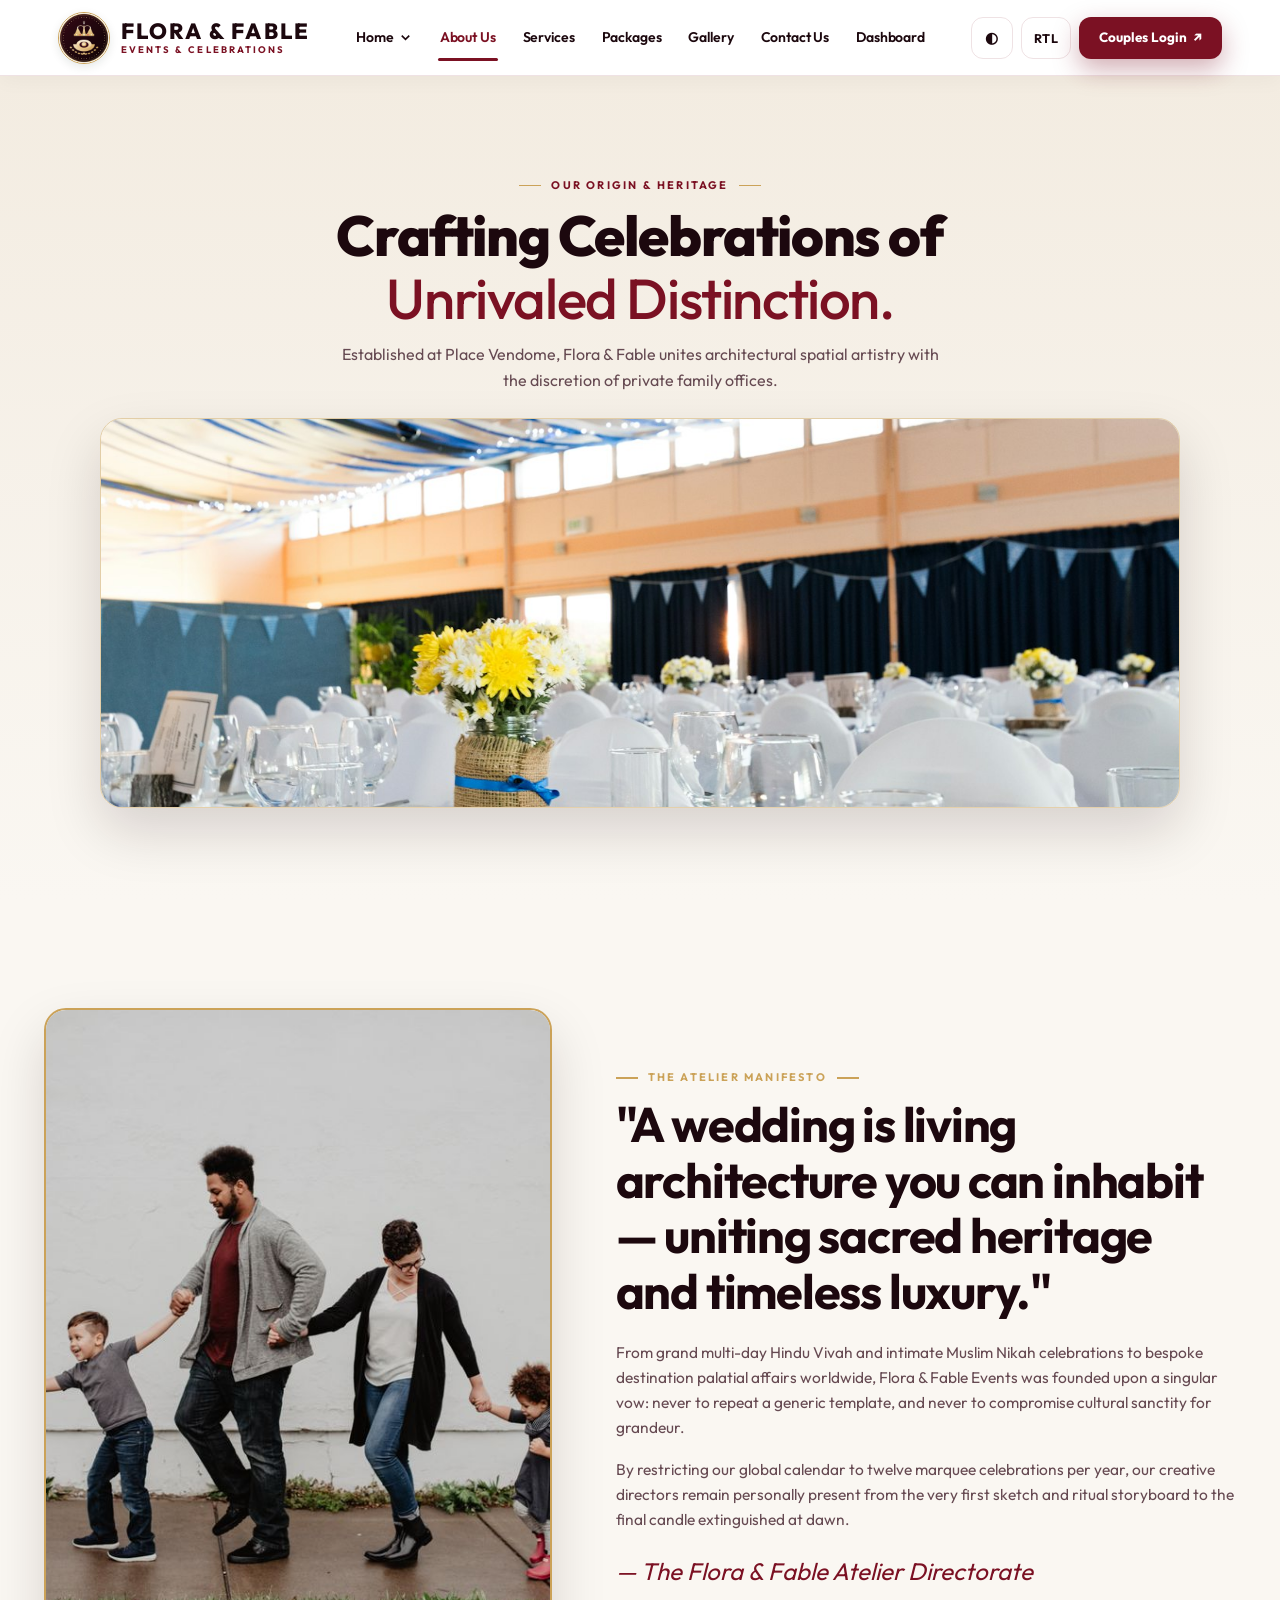
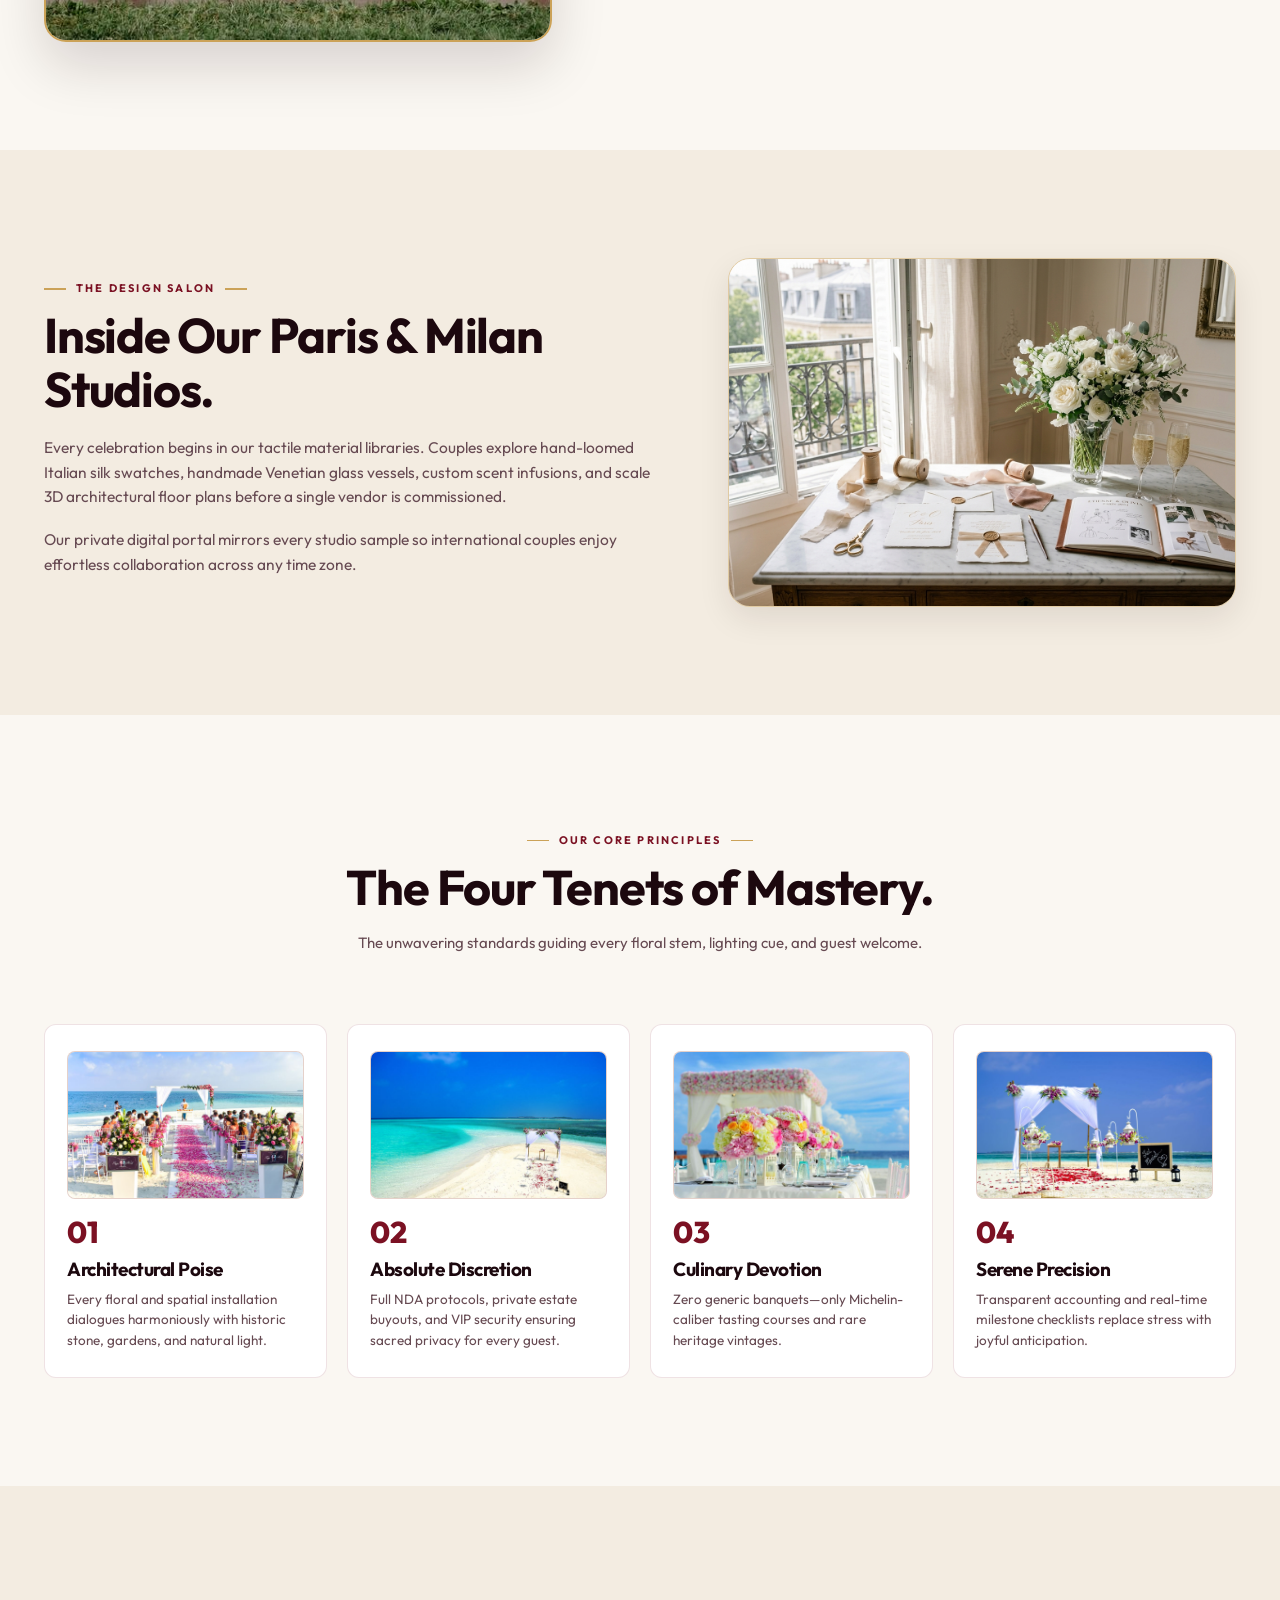
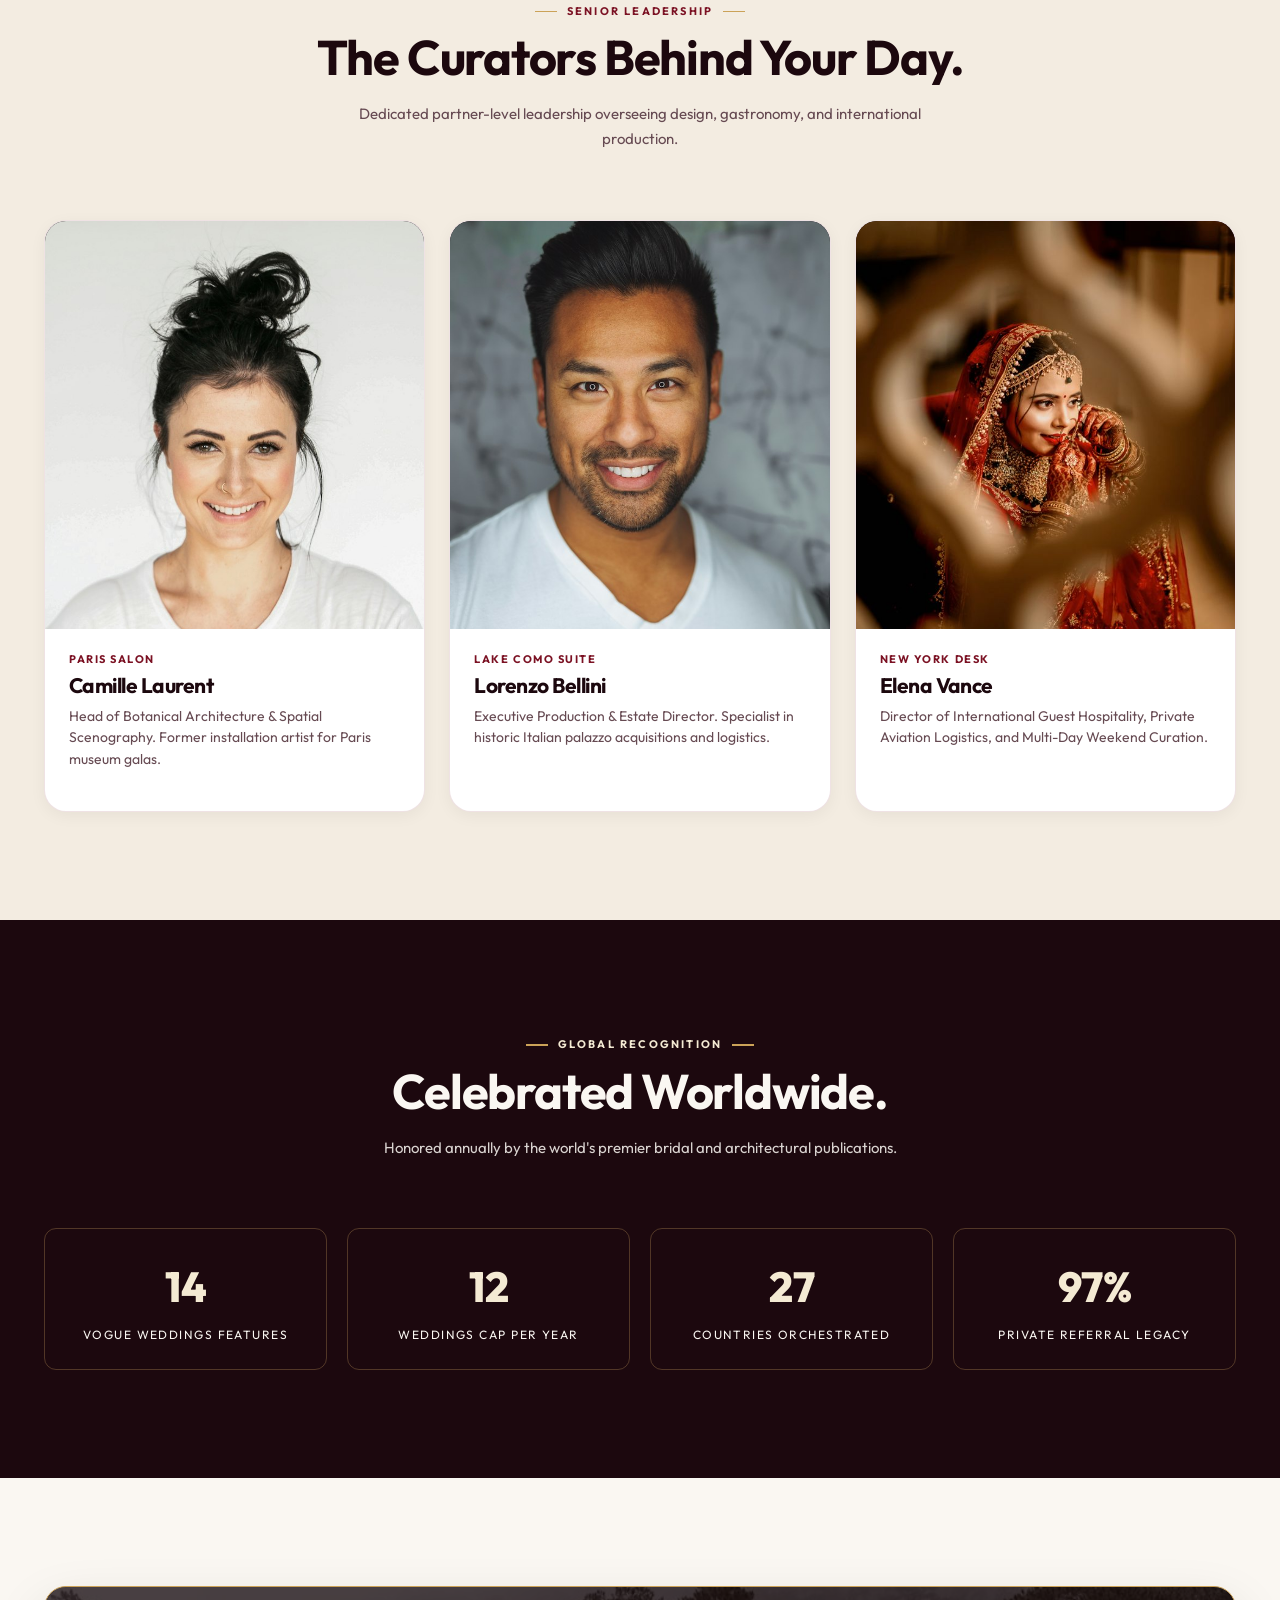
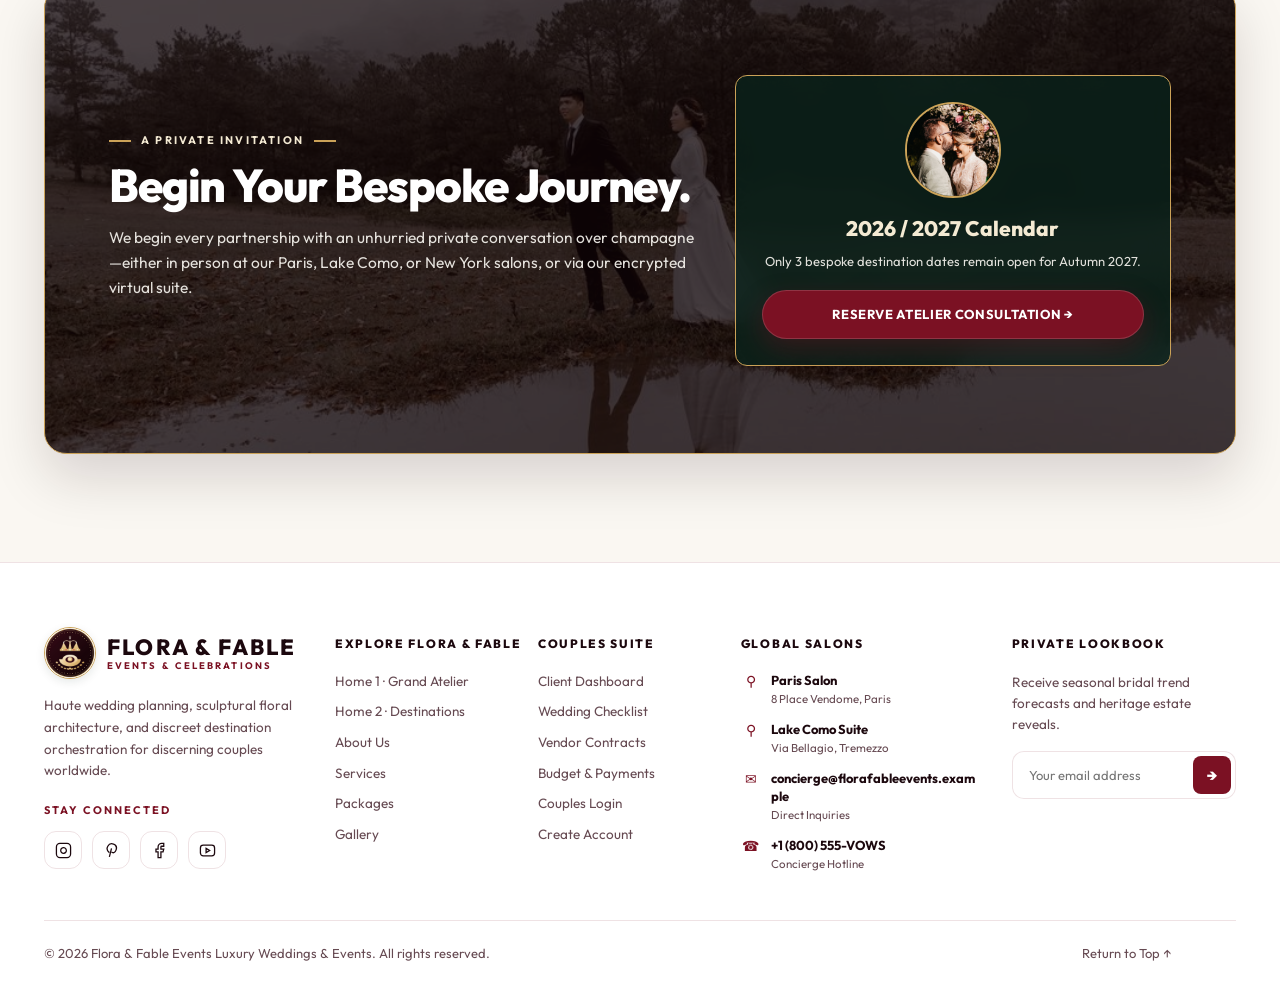
==== commit 2e911645: "Update website content and styling" ====
--- a/about.html
+++ b/about.html
@@ -3,14 +3,14 @@
 <head>
   <meta charset="utf-8" />
   <meta content="width=device-width, initial-scale=1.0" name="viewport" />
-  <title>About Us | Flora & Fable Events â€” Luxury Weddings & Celebrations</title>
+  <title>About Us | Flora & Fable Events &mdash; Luxury Weddings & Celebrations</title>
   <meta content="Meet the creative directors, founding philosophy, and architectural heritage of Flora &amp; Fable Haute Wedding Atelier." name="description" />
   
   <link rel="icon" href="assets/images/logo.jpg" type="image/jpeg" />
 
-  <link href="assets/css/style.css?v=3.0" rel="stylesheet" />
-  <link href="assets/css/cta-hero-styles.css?v=3.0" rel="stylesheet" />
-  <link href="assets/css/effects.css?v=3.0" rel="stylesheet" />
+  <link href="assets/css/style.css?v=7.0" rel="stylesheet" />
+  <link href="assets/css/cta-hero-styles.css?v=7.0" rel="stylesheet" />
+  <link href="assets/css/effects.css?v=7.0" rel="stylesheet" />
 </head>
 <body class="site-page page-about" id="top">
 
@@ -40,7 +40,7 @@
       <a href="dashboard.html">Dashboard</a>
     </nav>
     <div class="nav-actions">
-      <button aria-label="Toggle light or dark theme" class="iconbtn" id="themeToggle" title="Toggle Theme">â—</button>
+      <button aria-label="Toggle light or dark theme" class="iconbtn" id="themeToggle" title="Toggle Theme">&#9679;</button>
       <button aria-label="Toggle right-to-left layout" class="iconbtn" id="rtlToggle" title="Toggle RTL">RTL</button>
       <a class="loginbtn" href="login.html"><span>Couples Login</span> <span class="btn-arrow">&#8599;</span></a>
       <button aria-label="Open navigation" class="hamburger" id="menuToggle">&#9776;</button>
@@ -53,7 +53,7 @@
       <div class="container">
         <span class="eyebrow reveal zoom-in">OUR ORIGIN &amp; HERITAGE</span>
         <h1 class="reveal zoom-in">Crafting Celebrations of<br /><em>Unrivaled Distinction.</em></h1>
-        <p class="reveal zoom-in">Established at Place Vend&ocirc;me, Flora &amp; Fable unites architectural spatial artistry with the discretion of private family offices.</p>
+        <p class="reveal zoom-in">Established at Place Vendome, Flora &amp; Fable unites architectural spatial artistry with the discretion of private family offices.</p>
         <figure class="hero-about-banner reveal zoom-in">
           <img src="assets/images/unique/about-hero.jpg" alt="Panoramic view of historic luxury wedding estate reception" fetchpriority="high" />
         </figure>
@@ -69,10 +69,10 @@
           </figure>
           <div class="reveal slide-right">
             <span class="eyebrow" style="color:var(--champagne);">THE ATELIER MANIFESTO</span>
-            <h2 style="font-size:clamp(32px,3.8vw,50px); margin-bottom:20px; line-height:1.15;">"A wedding is living architecture you can inhabit â€” uniting sacred heritage and timeless luxury."</h2>
+            <h2 style="font-size:clamp(32px,3.8vw,50px); margin-bottom:20px; line-height:1.15;">"A wedding is living architecture you can inhabit &mdash; uniting sacred heritage and timeless luxury."</h2>
             <p>From grand multi-day Hindu Vivah and intimate Muslim Nikah celebrations to bespoke destination palatial affairs worldwide, Flora &amp; Fable Events was founded upon a singular vow: never to repeat a generic template, and never to compromise cultural sanctity for grandeur.</p>
             <p>By restricting our global calendar to twelve marquee celebrations per year, our creative directors remain personally present from the very first sketch and ritual storyboard to the final candle extinguished at dawn.</p>
-            <div style="font-family:var(--font-serif); font-style:italic; font-size:24px; color:var(--rose); margin-top:20px;">â€” The Flora &amp; Fable Atelier Directorate</div>
+            <div style="font-family:var(--font-serif); font-style:italic; font-size:24px; color:var(--rose); margin-top:20px;">&mdash; The Flora &amp; Fable Atelier Directorate</div>
           </div>
         </div>
       </div>
@@ -115,7 +115,7 @@
           </article>
           <article class="tile reveal zoom-in">
             <figure class="tile-photo"><img src="assets/images/batch2/p15.jpg" alt="Seaside luxury floral reception table" loading="lazy" /></figure>
-            <span class="tile-no">03</span><h3>Culinary Devotion</h3><p>Zero generic banquetsâ€”only Michelin-caliber tasting courses and rare heritage vintages.</p>
+            <span class="tile-no">03</span><h3>Culinary Devotion</h3><p>Zero generic banquets&mdash;only Michelin-caliber tasting courses and rare heritage vintages.</p>
           </article>
           <article class="tile reveal slide-right">
             <figure class="tile-photo"><img src="assets/images/batch3/p25.jpg" alt="White draped wedding ceremony pavilion" loading="lazy" /></figure>
@@ -204,7 +204,7 @@
             <div>
               <span class="eyebrow" style="color:var(--champagne-light); justify-content:flex-start;">A PRIVATE INVITATION</span>
               <h2>Begin Your Bespoke Journey.</h2>
-              <p>We begin every partnership with an unhurried private conversation over champagneâ€”either in person at our Paris, Lake Como, or New York salons, or via our encrypted virtual suite.</p>
+              <p>We begin every partnership with an unhurried private conversation over champagne&mdash;either in person at our Paris, Lake Como, or New York salons, or via our encrypted virtual suite.</p>
             </div>
             <div class="cta-about-card">
               <img class="cta-about-portrait" src="assets/images/batch4/b45.jpg" alt="Happy Flora &amp; Fable wedding couple" loading="lazy" />
@@ -273,7 +273,7 @@
         <div class="footer-col footer-contact">
           <h4 class="footer-heading">Global Salons</h4>
           <address>
-            <div class="footer-contact-item"><span class="contact-symbol">&#9906;</span><span><strong>Paris Salon</strong><small>8 Place VendÃ´me, Paris</small></span></div>
+            <div class="footer-contact-item"><span class="contact-symbol">&#9906;</span><span><strong>Paris Salon</strong><small>8 Place Vendome, Paris</small></span></div>
             <div class="footer-contact-item"><span class="contact-symbol">&#9906;</span><span><strong>Lake Como Suite</strong><small>Via Bellagio, Tremezzo</small></span></div>
             <div class="footer-contact-item"><span class="contact-symbol">&#9993;</span><span><a href="mailto:concierge@florafableevents.example">concierge@florafableevents.example</a><small>Direct Inquiries</small></span></div>
             <div class="footer-contact-item"><span class="contact-symbol">&#9742;</span><span><strong>+1 (800) 555-VOWS</strong><small>Concierge Hotline</small></span></div>
@@ -299,8 +299,8 @@
   </footer>
 
   <div class="toast" id="toast" role="status"></div>
-  <script src="assets/js/app.js?v=3.0"></script>
-  <script src="assets/js/motion.js?v=3.0"></script>
-  <script src="assets/js/effects.js?v=3.0"></script>
+  <script src="assets/js/app.js?v=7.0"></script>
+  <script src="assets/js/motion.js?v=7.0"></script>
+  <script src="assets/js/effects.js?v=7.0"></script>
 </body>
 </html>
--- a/assets/css/effects.css
+++ b/assets/css/effects.css
@@ -13,15 +13,17 @@
   object-position: center 15% !important;
 }
 
-/* True Natural Pinterest Masonry — ZERO unwanted cropping on Gallery images */
+/* Symmetrical 3-Column Gallery Alignment — 100% Flush Fill, Zero Empty Voids */
 .moodboard-item img,
 .moodboard-item:nth-child(3n+1) img,
 .moodboard-item:nth-child(3n+2) img {
-  width: 100%;
-  height: auto !important;
-  aspect-ratio: auto !important;
-  object-fit: cover;
-  object-position: center 18%;
+  position: absolute !important;
+  inset: 0 !important;
+  width: 100% !important;
+  height: 100% !important;
+  object-fit: cover !important;
+  object-position: center !important;
+  display: block !important;
 }
 
 /* Portrait-safe framing across all editorial cards & tiles */
@@ -37,52 +39,15 @@
 }
 
 /* --------------------------------------------------------------------------
-   2. Custom Luxury Cursor Aura (Desktop Fine Pointers Only)
+   2. Clean Native Cursor (Zero Floating Overlays or Obscuring Circles)
    -------------------------------------------------------------------------- */
 
 .cursor-aura,
 .cursor-dot {
-  position: fixed;
-  top: 0;
-  left: 0;
-  pointer-events: none;
-  z-index: 9998;
-  border-radius: 50%;
-  transform: translate3d(-100px, -100px, 0);
-  will-change: transform;
-  opacity: 0;
-  transition: opacity 0.3s ease, width 0.28s cubic-bezier(0.16, 1, 0.3, 1), height 0.28s cubic-bezier(0.16, 1, 0.3, 1), border-color 0.25s ease, background-color 0.25s ease;
-}
-
-.cursor-aura {
-  width: 34px;
-  height: 34px;
-  margin-left: -17px;
-  margin-top: -17px;
-  border: 1.5px solid rgba(204, 163, 98, 0.72);
-  background: rgba(217, 114, 91, 0.06);
-}
-
-.cursor-dot {
-  width: 6px;
-  height: 6px;
-  margin-left: -3px;
-  margin-top: -3px;
-  background: var(--rose);
-}
-
-.cursor-aura.visible,
-.cursor-dot.visible {
-  opacity: 1;
-}
-
-.cursor-aura.active-hover {
-  width: 54px;
-  height: 54px;
-  margin-left: -27px;
-  margin-top: -27px;
-  border-color: var(--rose);
-  background: rgba(217, 114, 91, 0.14);
+  display: none !important;
+  opacity: 0 !important;
+  visibility: hidden !important;
+  pointer-events: none !important;
 }
 
 @media (hover: none), (pointer: coarse) {
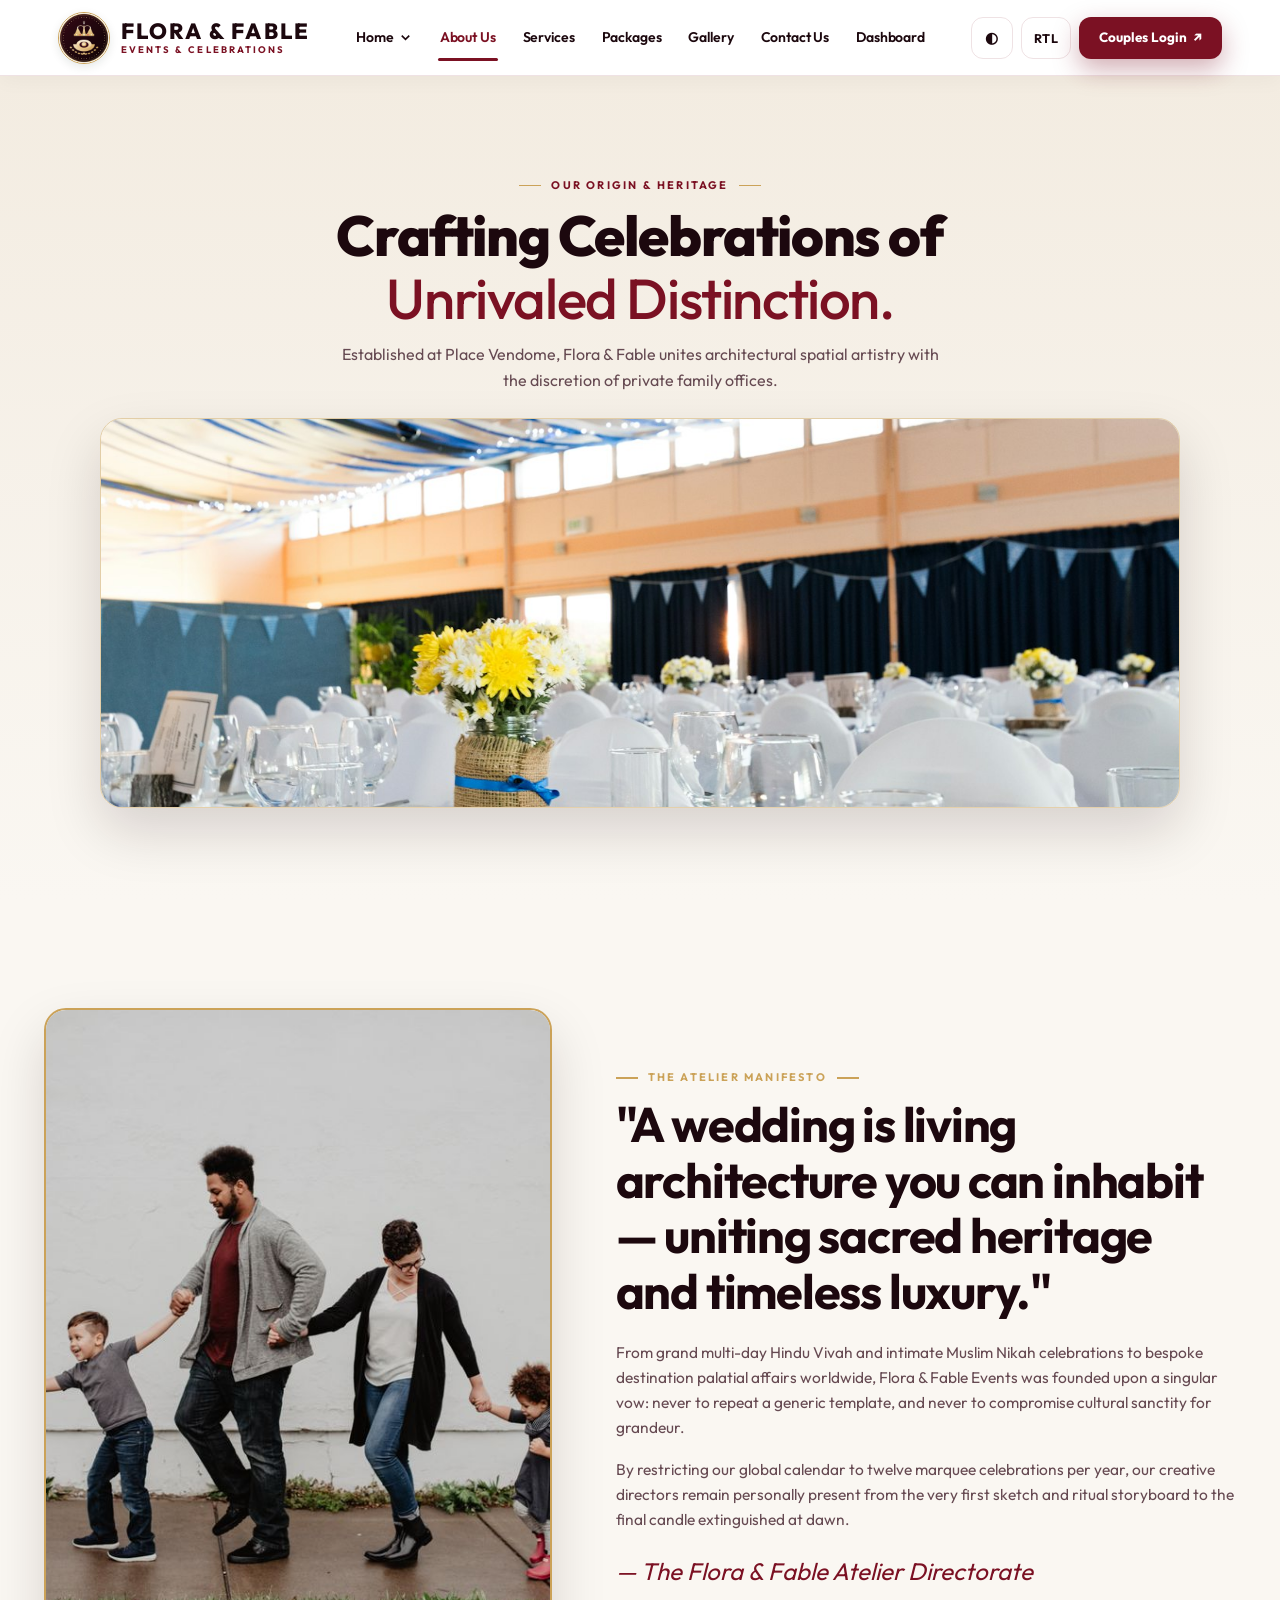
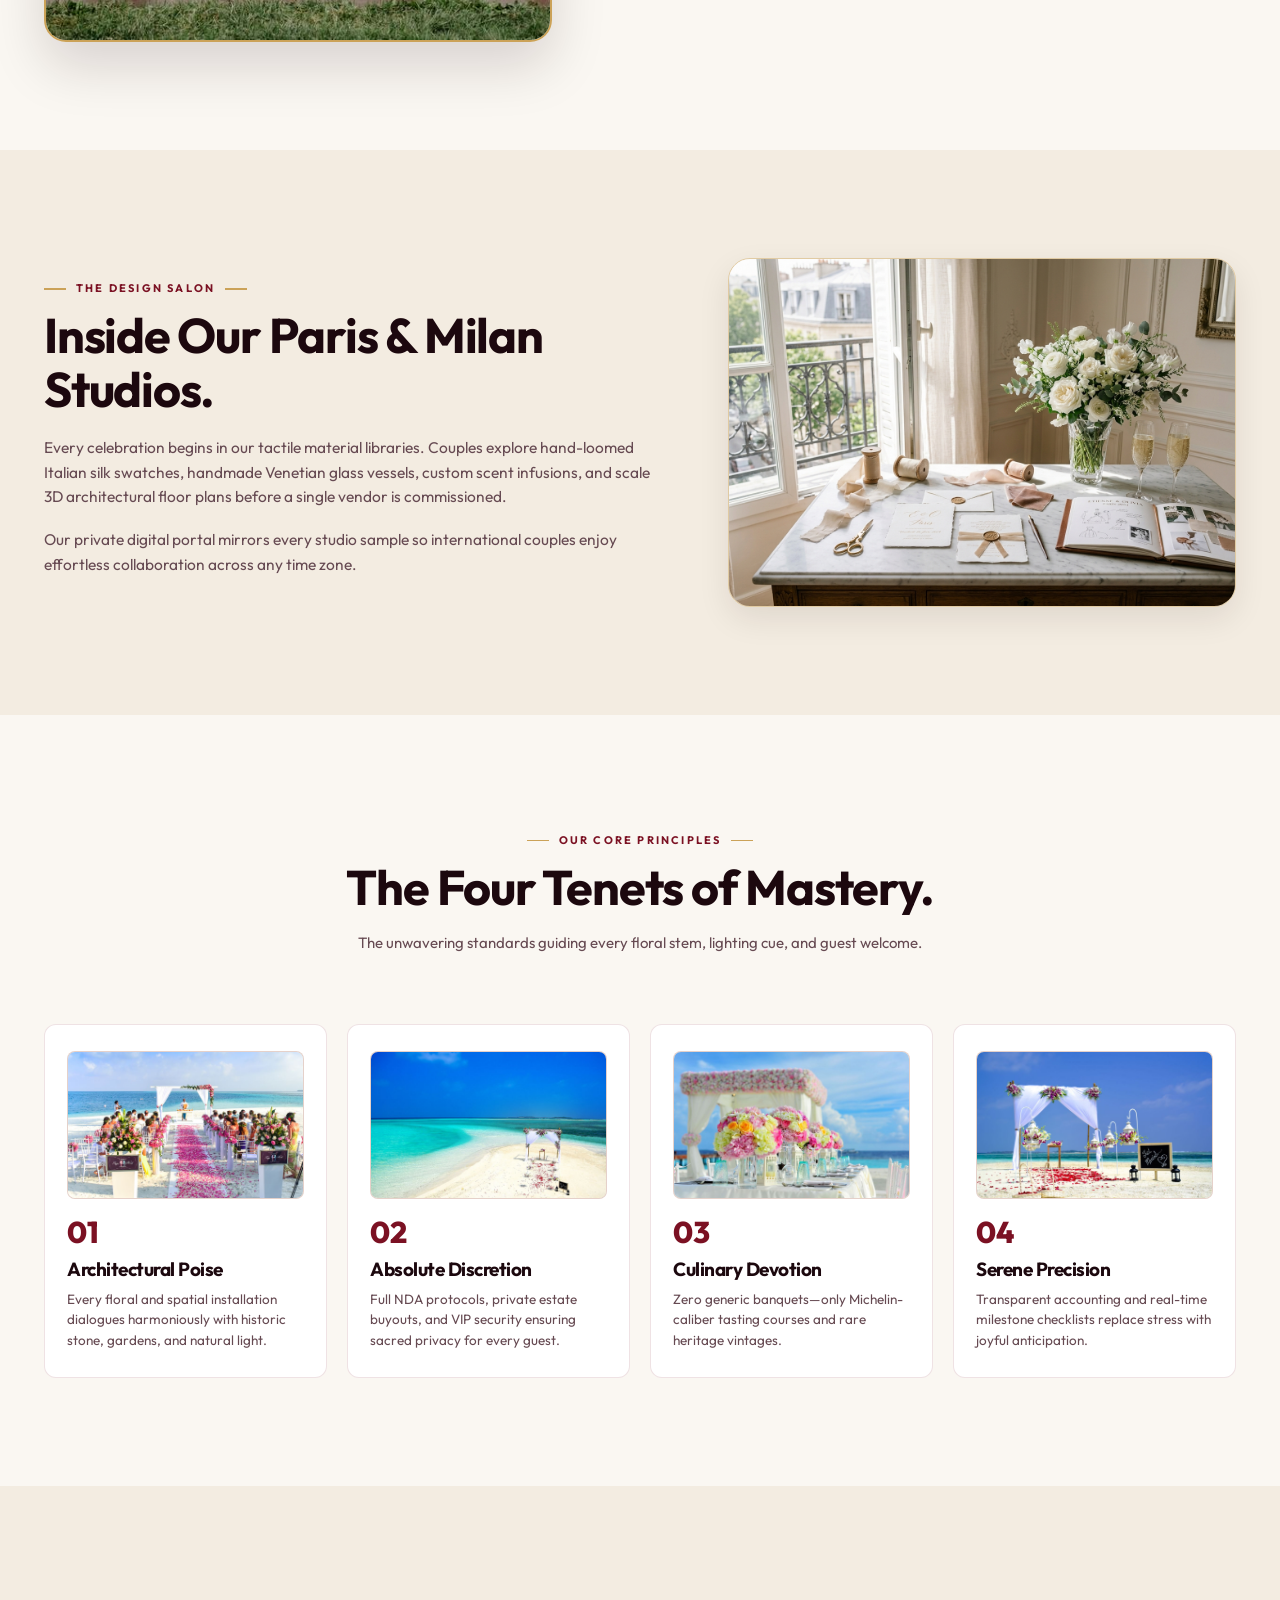
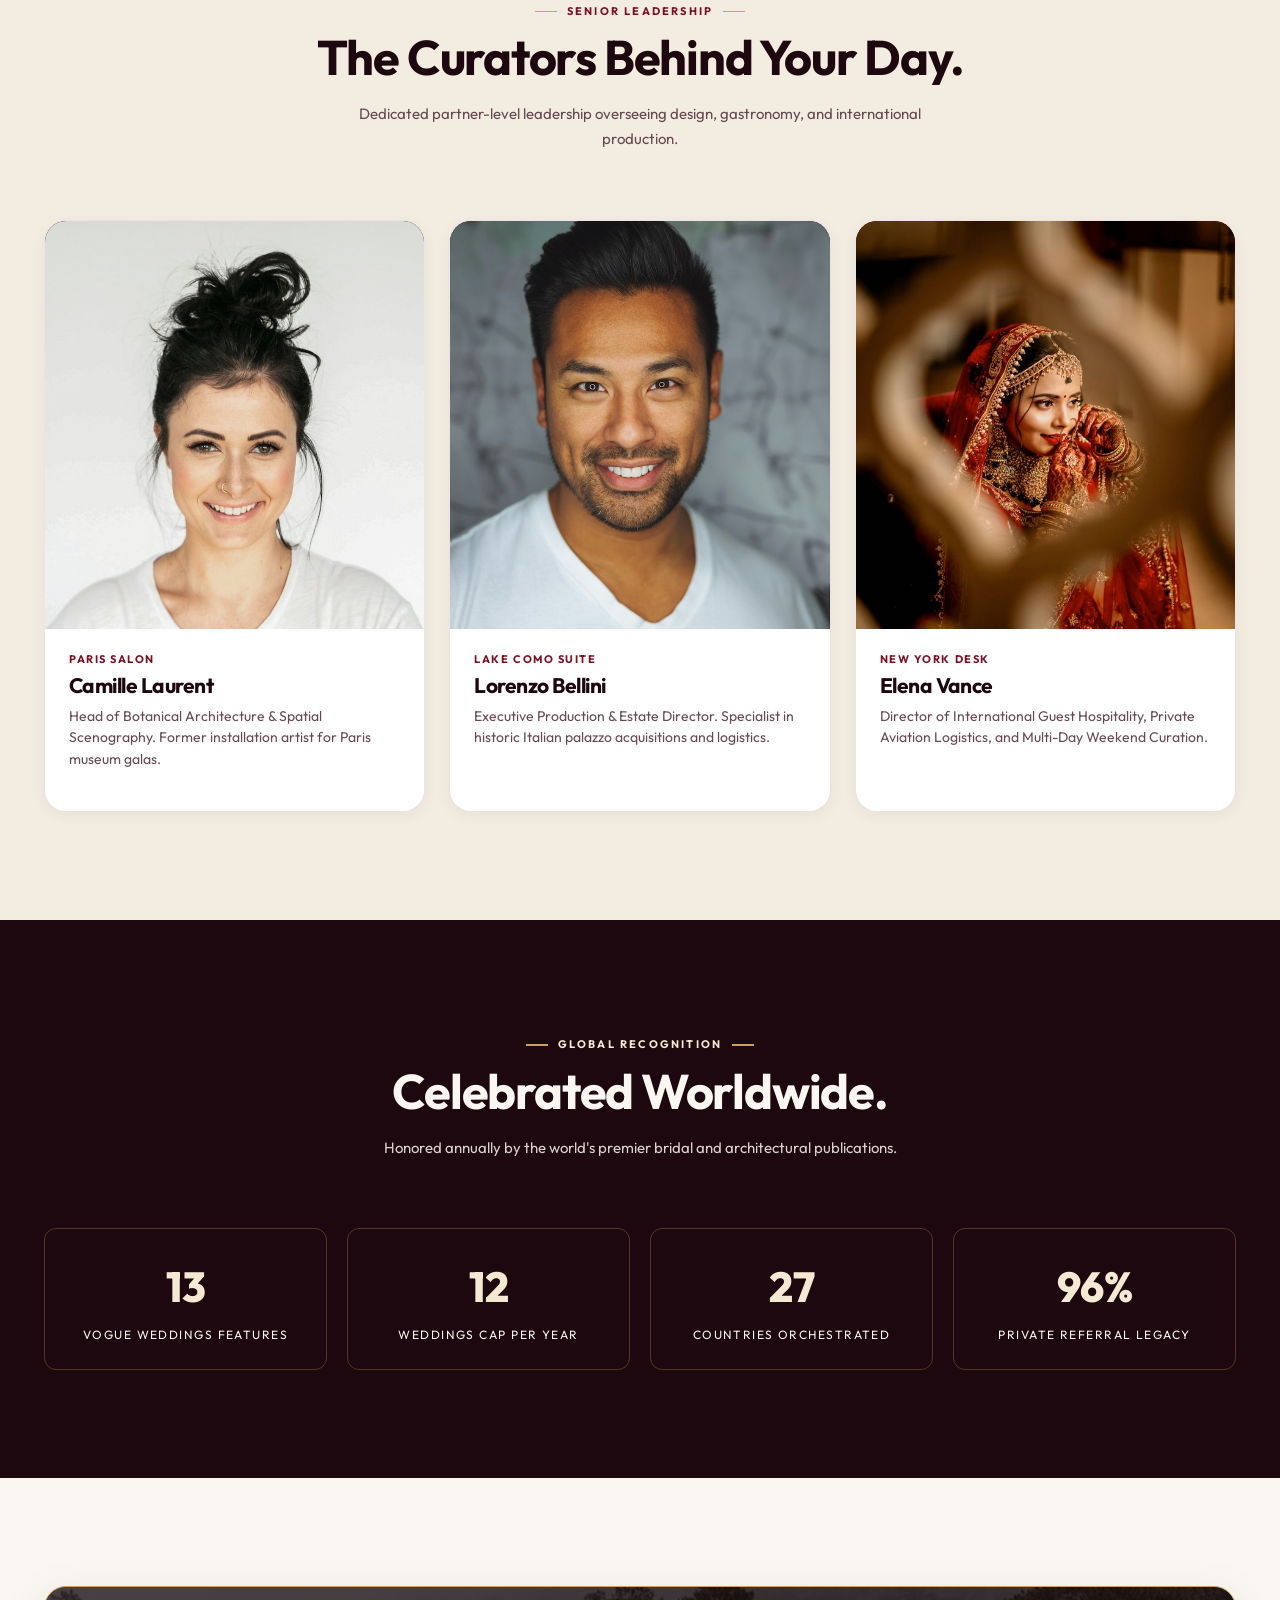
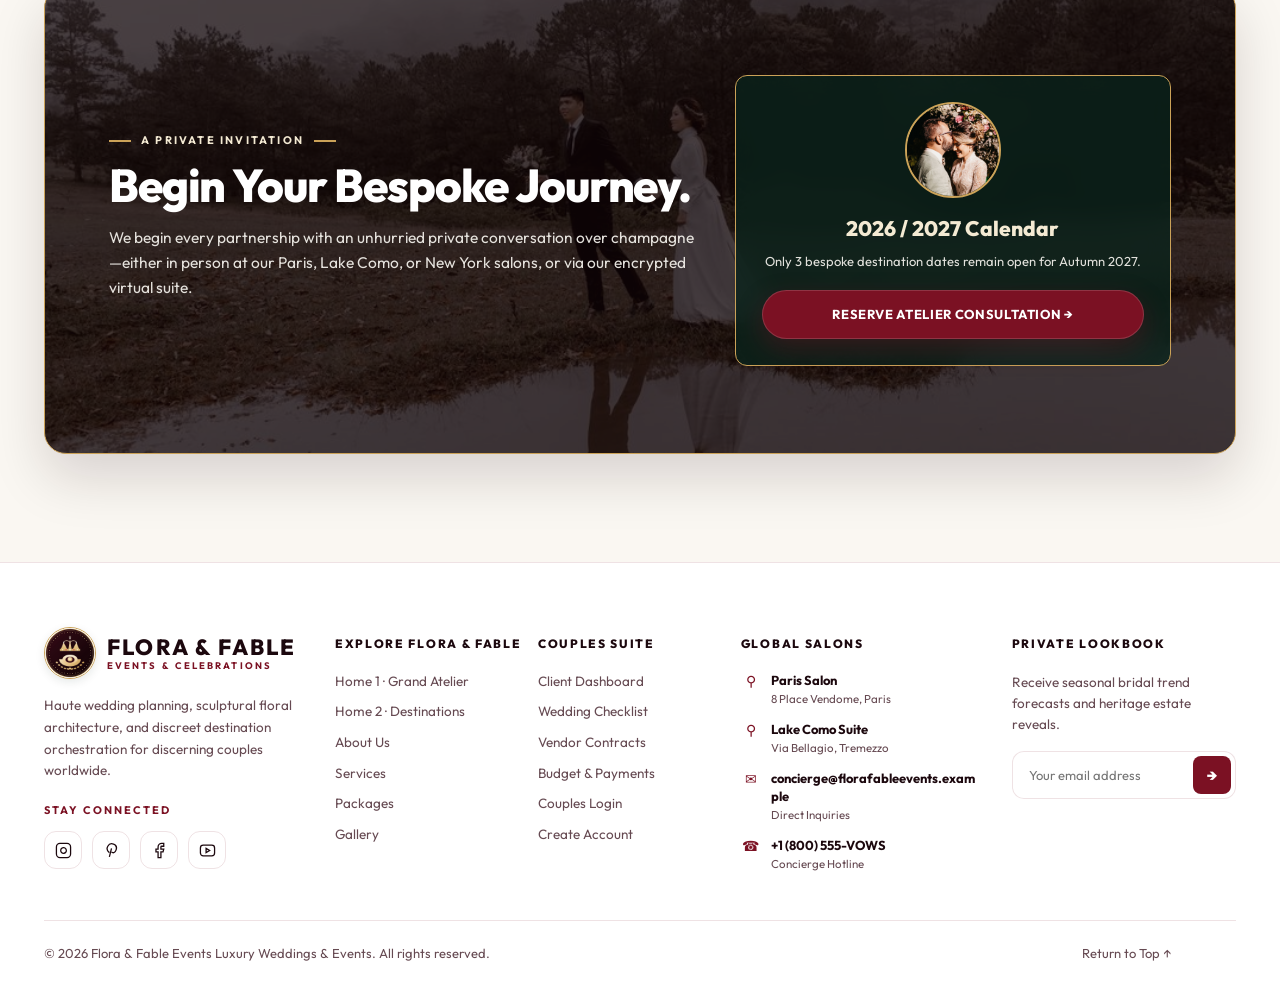
==== commit f5858940: "Update website content and styling" ====
--- a/about.html
+++ b/about.html
@@ -1,4 +1,4 @@
-﻿<!DOCTYPE html>
+<!DOCTYPE html>
 <html lang="en">
 <head>
   <meta charset="utf-8" />
@@ -8,9 +8,9 @@
   
   <link rel="icon" href="assets/images/logo.jpg" type="image/jpeg" />
 
-  <link href="assets/css/style.css?v=7.0" rel="stylesheet" />
-  <link href="assets/css/cta-hero-styles.css?v=7.0" rel="stylesheet" />
-  <link href="assets/css/effects.css?v=7.0" rel="stylesheet" />
+  <link href="assets/css/style.css?v=9.0" rel="stylesheet" />
+  <link href="assets/css/cta-hero-styles.css?v=9.0" rel="stylesheet" />
+  <link href="assets/css/effects.css?v=9.0" rel="stylesheet" />
 </head>
 <body class="site-page page-about" id="top">
 
@@ -40,7 +40,7 @@
       <a href="dashboard.html">Dashboard</a>
     </nav>
     <div class="nav-actions">
-      <button aria-label="Toggle light or dark theme" class="iconbtn" id="themeToggle" title="Toggle Theme">&#9679;</button>
+      <button aria-label="Toggle light or dark theme" class="iconbtn" id="themeToggle" title="Toggle Theme">&#9679;�</button>
       <button aria-label="Toggle right-to-left layout" class="iconbtn" id="rtlToggle" title="Toggle RTL">RTL</button>
       <a class="loginbtn" href="login.html"><span>Couples Login</span> <span class="btn-arrow">&#8599;</span></a>
       <button aria-label="Open navigation" class="hamburger" id="menuToggle">&#9776;</button>
@@ -299,8 +299,8 @@
   </footer>
 
   <div class="toast" id="toast" role="status"></div>
-  <script src="assets/js/app.js?v=7.0"></script>
-  <script src="assets/js/motion.js?v=7.0"></script>
-  <script src="assets/js/effects.js?v=7.0"></script>
+  <script src="assets/js/app.js?v=9.0"></script>
+  <script src="assets/js/motion.js?v=9.0"></script>
+  <script src="assets/js/effects.js?v=9.0"></script>
 </body>
 </html>
--- a/assets/css/style.css
+++ b/assets/css/style.css
@@ -1503,6 +1503,9 @@
    ========================================================================== */
 
 @media (max-width: 1120px) {
+  :root {
+    --header-height: 68px;
+  }
   .nav {
     display: none;
     position: fixed;
@@ -1512,7 +1515,7 @@
     background: var(--paper);
     flex-direction: column;
     align-items: flex-start;
-    padding: 30px;
+    padding: 24px 20px;
     gap: 16px;
     overflow-y: auto;
     border-top: 1px solid var(--line);
@@ -1538,7 +1541,83 @@
   .calc-grid { grid-template-columns: 1fr; }
 }
 
-@media (max-width: 720px) {
+@media (max-width: 900px) {
+  .story-grid {
+    grid-template-columns: 1fr !important;
+    gap: 28px !important;
+  }
+  .traditions-grid {
+    grid-template-columns: 1fr !important;
+    gap: 24px !important;
+  }
+}
+
+@media (max-width: 768px) {
+  :root {
+    --header-height: 60px;
+    --container-pad: 14px;
+  }
+  .header {
+    padding: 0 12px;
+    gap: 8px;
+  }
+  .brand {
+    gap: 8px;
+    min-width: 0;
+  }
+  .brand-logo-wrap {
+    width: 40px;
+    height: 40px;
+  }
+  .brand-type strong {
+    font-size: 15px;
+    letter-spacing: 0.04em;
+    white-space: nowrap;
+  }
+  .brand-type small {
+    display: none;
+  }
+  .nav-actions {
+    gap: 6px;
+    flex-shrink: 0;
+  }
+  .iconbtn {
+    width: 36px;
+    height: 36px;
+    font-size: 13px;
+  }
+  .iconbtn#rtlToggle {
+    min-width: 36px;
+    padding-inline: 6px;
+    font-size: 11px;
+  }
+  .loginbtn {
+    height: 36px;
+    padding: 0 12px;
+    font-size: 12px;
+    gap: 4px;
+  }
+  .hamburger {
+    width: 36px;
+    height: 36px;
+    font-size: 18px;
+  }
+
+  .tradition-card {
+    padding: 20px 16px !important;
+    width: 100% !important;
+    box-sizing: border-box !important;
+  }
+  .calc-box {
+    padding: 20px 14px !important;
+  }
+  .calc-result-number {
+    font-size: 32px !important;
+  }
+  .calc-breakdown {
+    grid-template-columns: 1fr 1fr !important;
+    gap: 8px !important;
+  }
   .cards-grid, .cards-grid-2, .tiles-grid, .tiles-grid-3, .footer-top {
     grid-template-columns: 1fr;
   }
@@ -1549,6 +1628,91 @@
     gap: 12px;
     text-align: center;
     padding-inline-end: 0;
+  }
+}
+
+@media (max-width: 600px) {
+  .creed-badge {
+    position: static !important;
+    margin-top: 14px !important;
+    width: 100% !important;
+    box-sizing: border-box !important;
+    padding: 10px 14px !important;
+  }
+}
+
+@media (max-width: 440px) {
+  :root {
+    --header-height: 56px;
+    --container-pad: 12px;
+  }
+  .header {
+    padding: 0 8px;
+    gap: 4px;
+  }
+  .brand {
+    gap: 6px;
+  }
+  .brand-logo-wrap {
+    width: 34px;
+    height: 34px;
+  }
+  .brand-type strong {
+    font-size: 13px;
+    letter-spacing: 0.02em;
+  }
+  .nav-actions {
+    gap: 4px;
+  }
+  .iconbtn {
+    width: 32px;
+    height: 32px;
+    font-size: 12px;
+  }
+  .iconbtn#rtlToggle {
+    min-width: 30px;
+    padding-inline: 4px;
+    font-size: 10px;
+  }
+  .loginbtn {
+    height: 32px;
+    padding: 0 8px;
+    font-size: 11px;
+  }
+  .hamburger {
+    width: 32px;
+    height: 32px;
+    font-size: 16px;
+  }
+  .btn {
+    white-space: normal;
+    text-align: center;
+    max-width: 100%;
+    padding: 11px 16px;
+    font-size: 12px;
+  }
+  .calc-breakdown {
+    grid-template-columns: 1fr !important;
+  }
+  .calc-pills {
+    flex-direction: column;
+  }
+  .calc-pill {
+    width: 100%;
+    text-align: center;
+  }
+}
+
+@media (max-width: 350px) {
+  .brand-type strong {
+    font-size: 11.5px;
+  }
+  .loginbtn {
+    padding: 0 6px;
+    font-size: 10px;
+  }
+  .iconbtn#rtlToggle {
+    display: none;
   }
 }
 
--- a/assets/css/cta-hero-styles.css
+++ b/assets/css/cta-hero-styles.css
@@ -573,3 +573,93 @@
   .cta-services-media { clip-path: none; min-height: 240px; }
   .hero-packages-trio, .hero-services-dual-visual { grid-template-columns: 1fr; }
 }
+
+@media (max-width: 768px) {
+  .hero-h1 {
+    padding: clamp(32px, 6vh, 48px) var(--container-pad) !important;
+  }
+  .hero-h1 .hero-copy {
+    width: 100% !important;
+    max-width: 100% !important;
+    box-sizing: border-box !important;
+    padding-inline: 0 !important;
+  }
+  .hero-h1 .hero-copy h1 {
+    font-size: clamp(26px, 7vw, 40px) !important;
+    line-height: 1.12 !important;
+    margin-bottom: 12px !important;
+  }
+  .hero-h1 .hero-copy p {
+    font-size: 14.5px !important;
+    line-height: 1.5 !important;
+    margin-bottom: 20px !important;
+    max-width: 100% !important;
+  }
+  .hero-h1 .hero-actions {
+    flex-direction: column !important;
+    width: 100% !important;
+    max-width: 290px !important;
+    margin: 0 auto !important;
+    gap: 10px !important;
+  }
+  .hero-h1 .hero-actions .btn {
+    width: 100% !important;
+    padding: 11px 16px !important;
+    font-size: 12px !important;
+    white-space: normal !important;
+    text-align: center !important;
+    justify-content: center !important;
+  }
+  .hero-h1 .hero-metrics {
+    display: grid !important;
+    grid-template-columns: repeat(2, 1fr) !important;
+    gap: 14px 10px !important;
+    margin-top: 22px !important;
+    padding-top: 16px !important;
+    width: 100% !important;
+    max-width: 280px !important;
+    margin-inline: auto !important;
+  }
+  .hero-h1 .metric-number {
+    font-size: 24px !important;
+  }
+  .hero-h1 .metric-label {
+    font-size: 9.5px !important;
+  }
+
+  /* All CTA sections */
+  .cta-h1, .cta-h2, .cta-about, .cta-services, .cta-packages, .cta-gallery, .cta-contact {
+    min-height: auto !important;
+    padding: clamp(24px, 4vw, 36px) 16px !important;
+    border-radius: var(--radius-md) !important;
+  }
+  .cta-h1-content, .cta-h2-copy, .cta-about-content, .cta-services-copy, .cta-packages-content, .cta-gallery-copy, .cta-contact-inner {
+    max-width: 100% !important;
+    padding: 0 !important;
+  }
+  .cta-h1-content h2, .cta-h2-copy h2, .cta-about-content h2, .cta-services-copy h2, .cta-packages-content h2, .cta-gallery-copy h2, .cta-contact h2 {
+    font-size: clamp(24px, 5.5vw, 34px) !important;
+    line-height: 1.15 !important;
+    margin-bottom: 10px !important;
+  }
+  .cta-h1-content p, .cta-h2-copy p, .cta-about-content p, .cta-services-copy p, .cta-packages-content p, .cta-gallery-copy p, .cta-contact p {
+    font-size: 14px !important;
+    line-height: 1.5 !important;
+    margin-bottom: 20px !important;
+  }
+  .cta-h1-content div[style*="display:flex"],
+  .cta-about-content div[style*="display:flex"],
+  .cta-packages-content div[style*="display:flex"] {
+    flex-direction: column !important;
+    width: 100% !important;
+    max-width: 290px !important;
+    gap: 10px !important;
+  }
+  .cta-h1-content .btn,
+  .cta-about-content .btn,
+  .cta-packages-content .btn {
+    width: 100% !important;
+    text-align: center !important;
+    justify-content: center !important;
+  }
+}
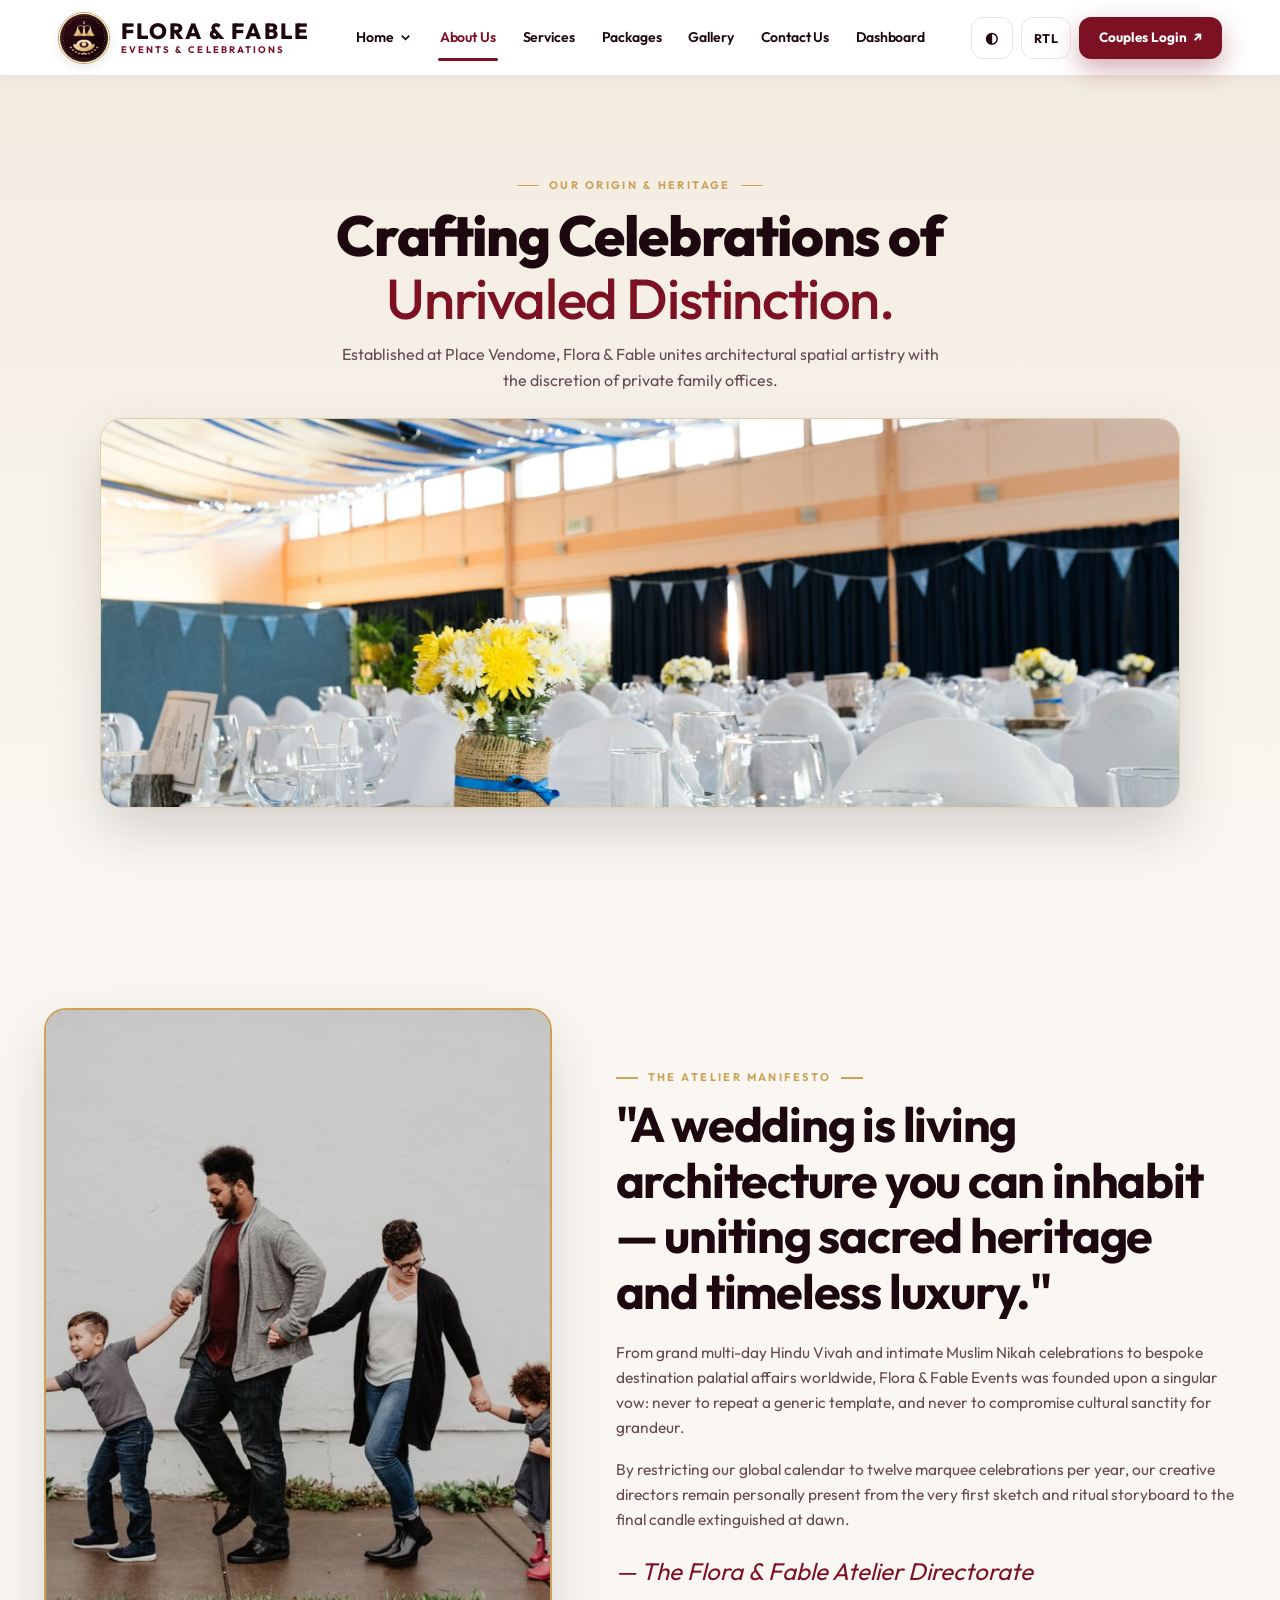
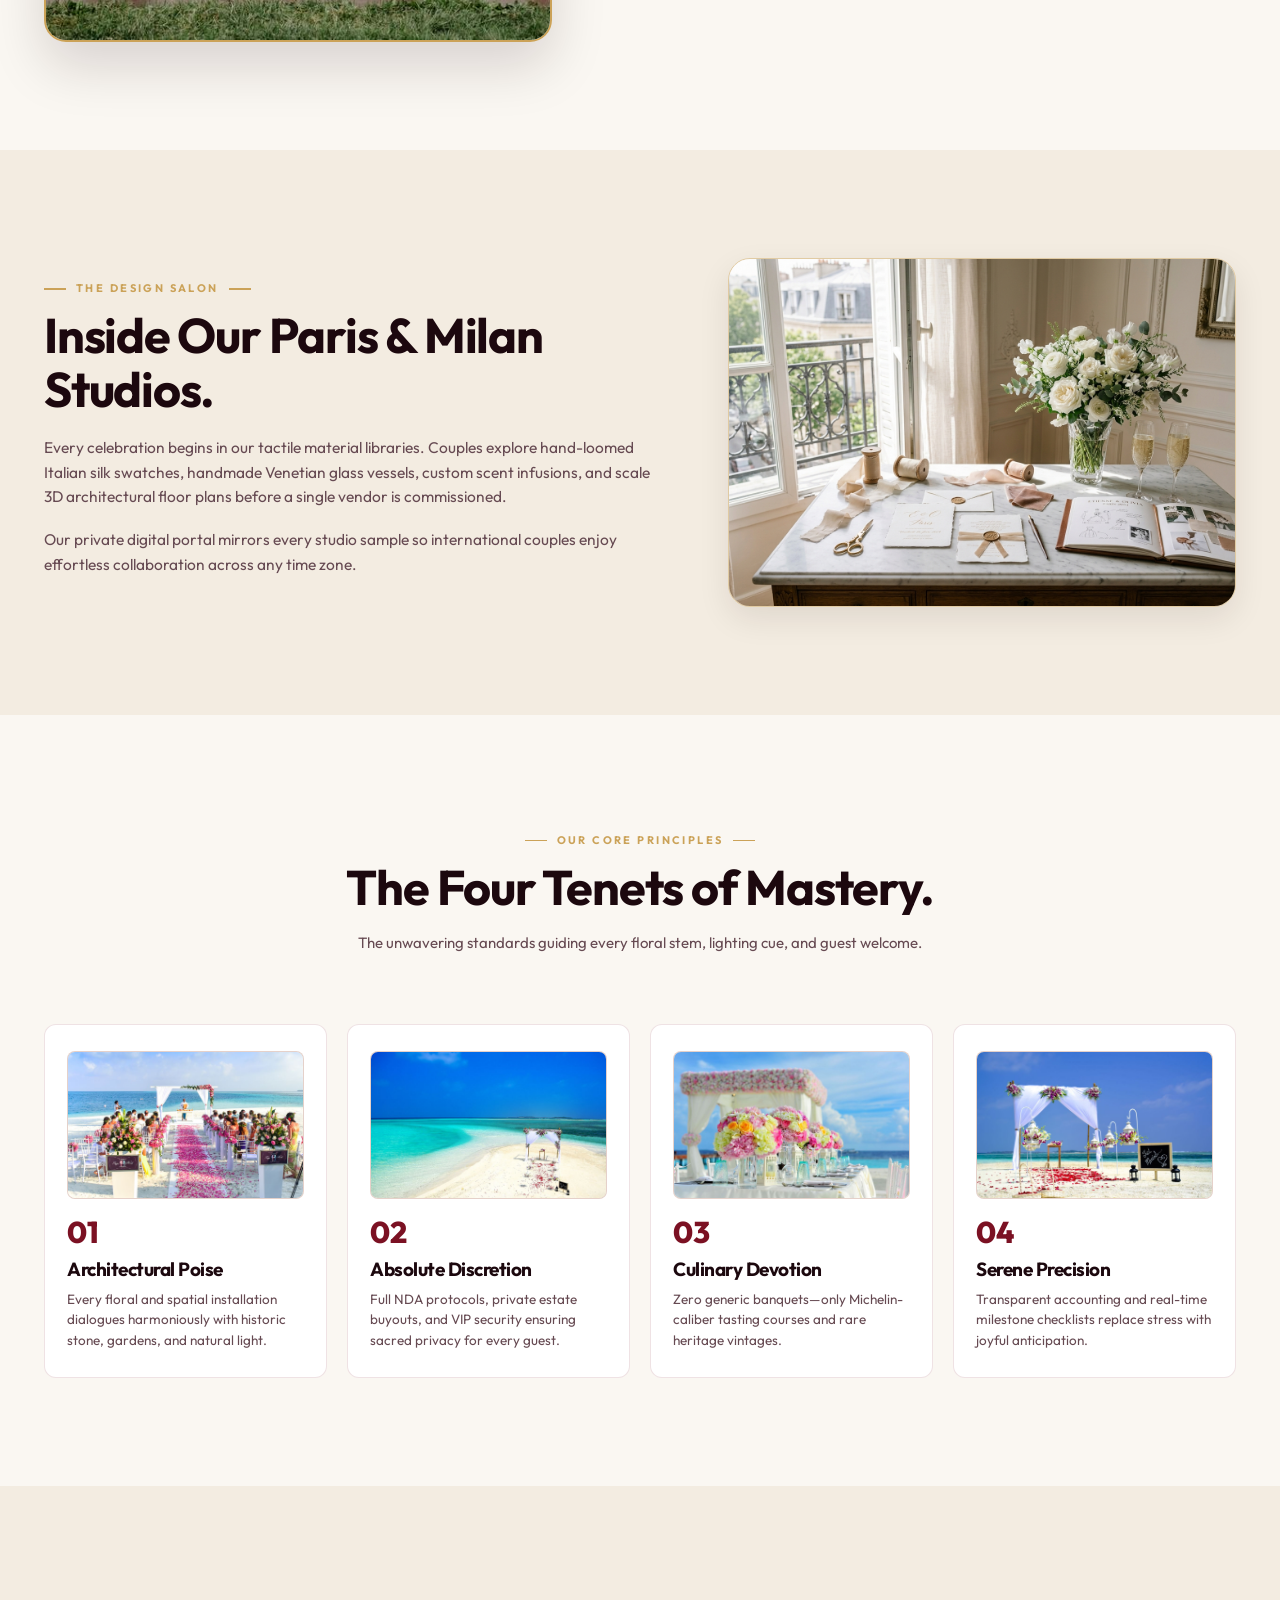
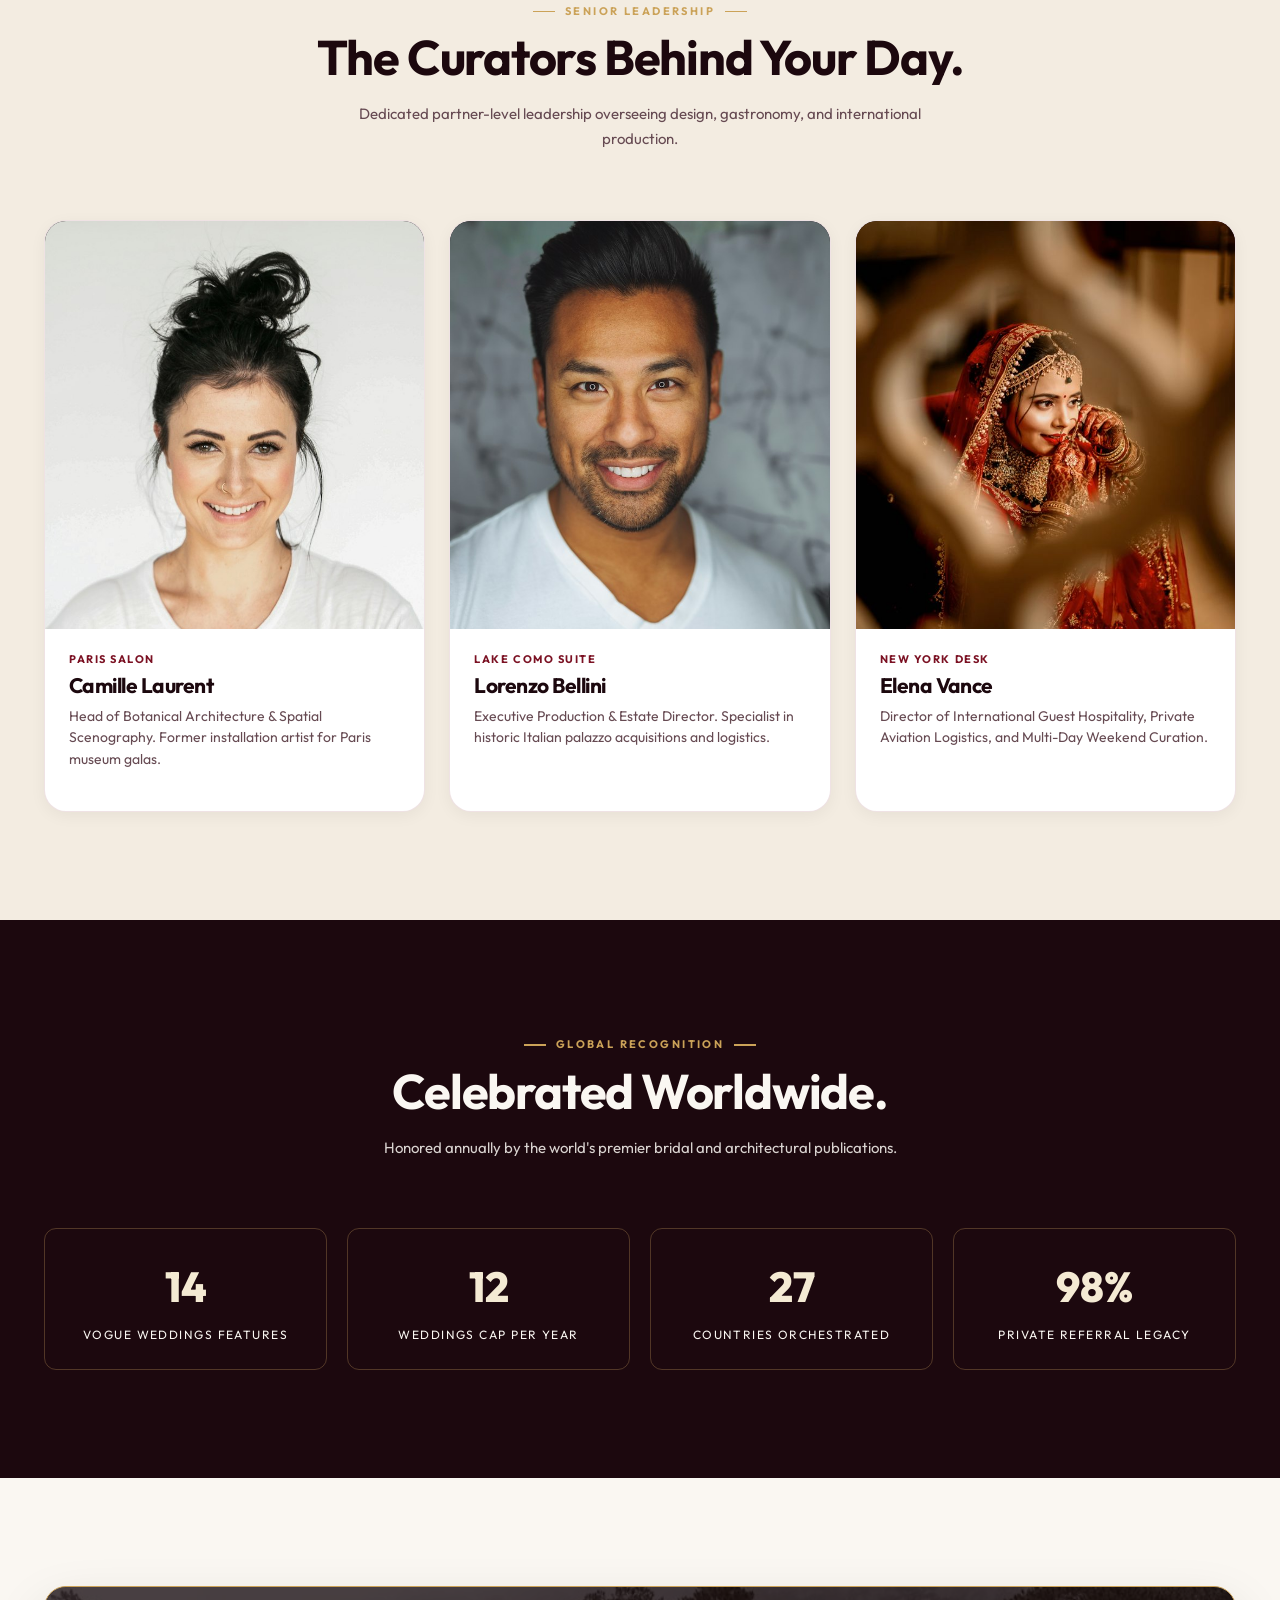
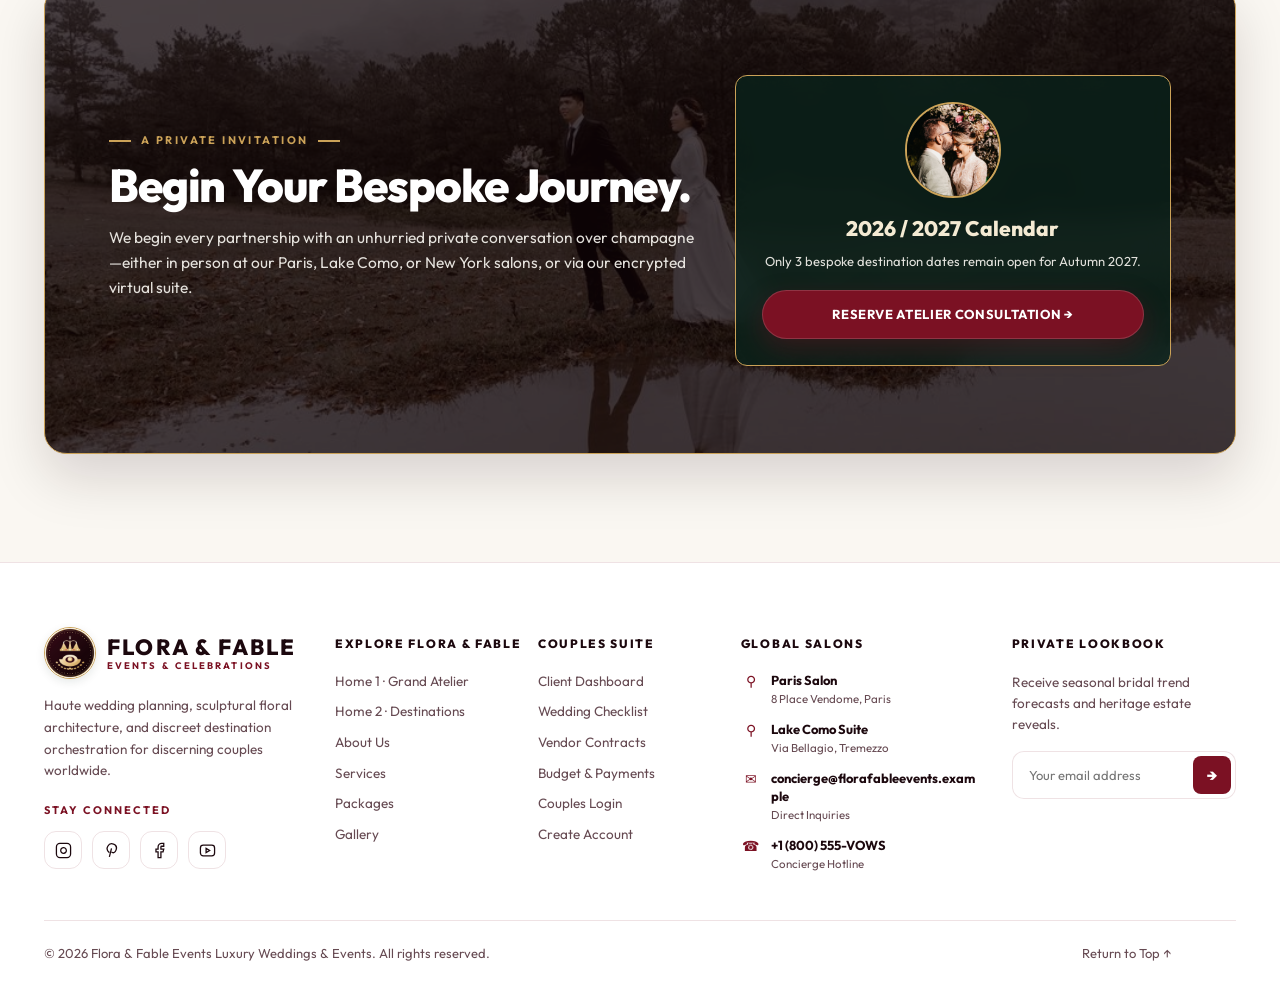
==== commit 771a2006: "Update website content and styling" ====
--- a/about.html
+++ b/about.html
@@ -8,9 +8,9 @@
   
   <link rel="icon" href="assets/images/logo.jpg" type="image/jpeg" />
 
-  <link href="assets/css/style.css?v=9.0" rel="stylesheet" />
-  <link href="assets/css/cta-hero-styles.css?v=9.0" rel="stylesheet" />
-  <link href="assets/css/effects.css?v=9.0" rel="stylesheet" />
+  <link href="assets/css/style.css?v=13.0" rel="stylesheet" />
+  <link href="assets/css/cta-hero-styles.css?v=13.0" rel="stylesheet" />
+  <link href="assets/css/effects.css?v=13.0" rel="stylesheet" />
 </head>
 <body class="site-page page-about" id="top">
 
@@ -68,7 +68,7 @@
             <img src="assets/images/unique/about-manifesto.jpg" alt="Flora &amp; Fable Haute Wedding Design Salon &amp; Storyboard" style="width:100%; height:100%; object-fit:cover;" loading="lazy" />
           </figure>
           <div class="reveal slide-right">
-            <span class="eyebrow" style="color:var(--champagne);">THE ATELIER MANIFESTO</span>
+            <span class="eyebrow">THE ATELIER MANIFESTO</span>
             <h2 style="font-size:clamp(32px,3.8vw,50px); margin-bottom:20px; line-height:1.15;">"A wedding is living architecture you can inhabit &mdash; uniting sacred heritage and timeless luxury."</h2>
             <p>From grand multi-day Hindu Vivah and intimate Muslim Nikah celebrations to bespoke destination palatial affairs worldwide, Flora &amp; Fable Events was founded upon a singular vow: never to repeat a generic template, and never to compromise cultural sanctity for grandeur.</p>
             <p>By restricting our global calendar to twelve marquee celebrations per year, our creative directors remain personally present from the very first sketch and ritual storyboard to the final candle extinguished at dawn.</p>
@@ -169,7 +169,7 @@
     <section class="section emerald-band" data-section="6">
       <div class="container">
         <div class="section-heading reveal">
-          <span class="eyebrow" style="color:var(--champagne-light);">GLOBAL RECOGNITION</span>
+          <span class="eyebrow">GLOBAL RECOGNITION</span>
           <h2>Celebrated Worldwide.</h2>
           <p>Honored annually by the world's premier bridal and architectural publications.</p>
         </div>
@@ -202,7 +202,7 @@
           <img class="cta-about-bg" src="assets/images/batch3/p30.jpg" alt="Misty mountain wedding reflection" loading="lazy" />
           <div class="cta-about-inner">
             <div>
-              <span class="eyebrow" style="color:var(--champagne-light); justify-content:flex-start;">A PRIVATE INVITATION</span>
+              <span class="eyebrow" style="justify-content:flex-start;">A PRIVATE INVITATION</span>
               <h2>Begin Your Bespoke Journey.</h2>
               <p>We begin every partnership with an unhurried private conversation over champagne&mdash;either in person at our Paris, Lake Como, or New York salons, or via our encrypted virtual suite.</p>
             </div>
@@ -299,8 +299,8 @@
   </footer>
 
   <div class="toast" id="toast" role="status"></div>
-  <script src="assets/js/app.js?v=9.0"></script>
-  <script src="assets/js/motion.js?v=9.0"></script>
-  <script src="assets/js/effects.js?v=9.0"></script>
+  <script src="assets/js/app.js?v=13.0"></script>
+  <script src="assets/js/motion.js?v=13.0"></script>
+  <script src="assets/js/effects.js?v=13.0"></script>
 </body>
 </html>
--- a/assets/css/style.css
+++ b/assets/css/style.css
@@ -714,9 +714,9 @@
   gap: 10px;
   font-size: 11px;
   font-weight: 700;
-  letter-spacing: 0.2em;
+  letter-spacing: 0.22em;
   text-transform: uppercase;
-  color: var(--rose);
+  color: var(--champagne);
   margin-bottom: 10px;
 }
 
@@ -833,6 +833,64 @@
 @keyframes marqueeScroll {
   0% { transform: translateX(0); }
   100% { transform: translateX(-50%); }
+}
+
+/* ==========================================================================
+   Section 2: The Atelier Story & Philosophy
+   ========================================================================== */
+
+.story-grid {
+  display: grid;
+  grid-template-columns: 1fr 1.15fr;
+  gap: clamp(36px, 5vw, 76px);
+  align-items: center;
+}
+
+.story-figure {
+  width: 92%;
+  max-width: 480px;
+  aspect-ratio: 4 / 4.8;
+  border-radius: var(--radius-lg);
+  overflow: hidden;
+  border: 2px solid var(--champagne);
+  box-shadow: var(--shadow-lg);
+  margin: 0;
+  position: relative;
+}
+
+.story-figure img {
+  width: 100%;
+  height: 100%;
+  object-fit: cover;
+  object-position: center;
+  display: block;
+}
+
+.creed-badge {
+  position: absolute;
+  bottom: -16px;
+  inset-inline-end: 0;
+  background: var(--paper);
+  border: 1.5px solid var(--line-accent);
+  padding: 14px 22px;
+  border-radius: var(--radius-md);
+  box-shadow: var(--shadow-md);
+  z-index: 5;
+}
+
+.creed-label {
+  font-size: 11px;
+  letter-spacing: 0.18em;
+  text-transform: uppercase;
+  color: var(--champagne);
+  font-weight: 700;
+  display: block;
+}
+
+.creed-title {
+  font-size: 16px;
+  color: var(--ink);
+  display: block;
 }
 
 /* ==========================================================================
@@ -1545,6 +1603,12 @@
   .story-grid {
     grid-template-columns: 1fr !important;
     gap: 28px !important;
+  }
+  .story-figure {
+    width: 100% !important;
+    max-width: 100% !important;
+    aspect-ratio: 16 / 10 !important;
+    max-height: 400px !important;
   }
   .traditions-grid {
     grid-template-columns: 1fr !important;
